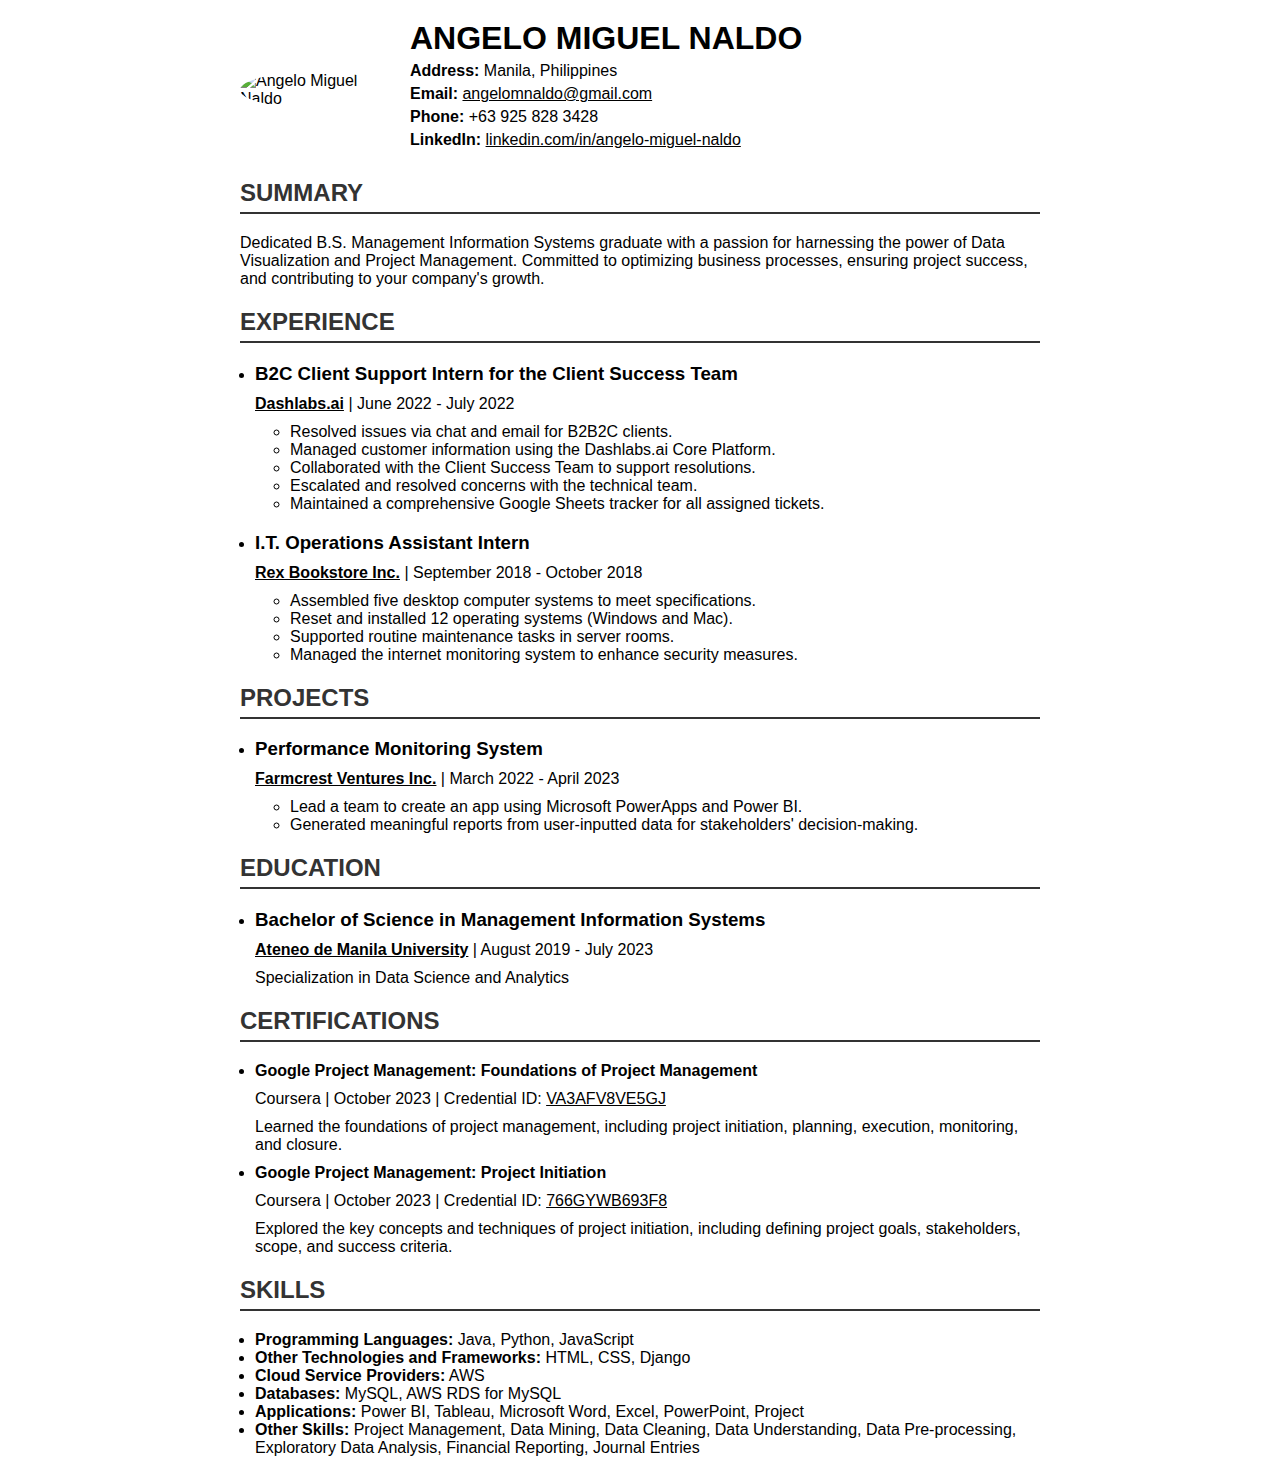
==== index.html @ 6775126b "Removed bs grad, uppercase section and h2" ====
<!DOCTYPE html>
<html lang="en">

<head>
    <meta charset="UTF-8">
    <meta name="viewport" content="width=device-width, initial-scale=1.0">
    <title>Angelo Miguel Naldo</title>
    <link rel="stylesheet" href="index.css">
</head>

<body>
    <div class="container">
        <header>
            <img src="profile.png" alt="Angelo Miguel Naldo">
            <div>
                <h1>Angelo Miguel Naldo</h1>
                <ul>
                    <li><strong>Address:</strong> Manila, Philippines</li>
                    <li><strong>Email:</strong> <a href="mailto:angelomnaldo@gmail.com">angelomnaldo@gmail.com</a></li>
                    <li><strong>Phone:</strong> +63 925 828 3428</li>
                    <li><strong>LinkedIn:</strong> <a href="https://www.linkedin.com/in/angelo-miguel-naldo/">linkedin.com/in/angelo-miguel-naldo</a></li>
                </ul>
            </div>
        </header>

        <section id="summary">
            <h2>Summary</h2>
            <p>Dedicated B.S. Management Information Systems graduate with a passion for harnessing the power of Data
                Visualization and Project Management. Committed to optimizing business processes, ensuring project
                success, and contributing to your company's growth.</p>
        </section>

        <section id="experience">
            <h2>Experience</h2>
            <ul>
                <li>
                    <h3>B2C Client Support Intern for the Client Success Team</h3>
                    <p><strong><a href="https://dashlabs.ai">Dashlabs.ai</a></strong> | June 2022 - July 2022</p>
                    <ul>
                        <li>Resolved issues via chat and email for B2B2C clients.</li>
                        <li>Managed customer information using the Dashlabs.ai Core Platform.</li>
                        <li>Collaborated with the Client Success Team to support resolutions.</li>
                        <li>Escalated and resolved concerns with the technical team.</li>
                        <li>Maintained a comprehensive Google Sheets tracker for all assigned tickets.</li>
                    </ul>
                </li>

                <li>
                    <h3>I.T. Operations Assistant Intern</h3>
                    <p><strong><a href="https://www.linkedin.com/company/rex-book-store-inc/">Rex Bookstore Inc.</a></strong> |
                        September 2018 - October 2018</p>
                    <ul>
                        <li>Assembled five desktop computer systems to meet specifications.</li>
                        <li>Reset and installed 12 operating systems (Windows and Mac).</li>
                        <li>Supported routine maintenance tasks in server rooms.</li>
                        <li>Managed the internet monitoring system to enhance security measures.</li>
                    </ul>
                </li>
            </ul>
        </section>

        <section id="projects">
            <h2>Projects</h2>
            <ul>
                <li>
                    <h3>Performance Monitoring System</h3>
                    <p><strong><a href="https://www.facebook.com/people/Farmcrest-Ventures-Inc/100070728464354/">Farmcrest
                                Ventures Inc.</a></strong> | March 2022 - April 2023</p>
                    <ul>
                        <li>Lead a team to create an app using Microsoft PowerApps and Power BI.</li>
                        <li>Generated meaningful reports from user-inputted data for stakeholders' decision-making.</li>
                    </ul>
                </li>
            </ul>
        </section>

        <section id="education">
            <h2>Education</h2>
            <ul>
                <li><h3>Bachelor of Science in Management Information Systems</h3>
                <p>
                    <a href="https://www.ateneo.edu/"><strong>Ateneo de Manila University</strong></a> | August 2019 - July
                    2023
                </p>
                <p>Specialization in Data Science and Analytics</p>
                </li>
                
            </ul>
        </section>

        <section id="certifications">
            <h2>Certifications</h2>
            <ul>
                <li>
                    <strong>Google Project Management: Foundations of Project Management</strong>
                        <p>Coursera | October 2023 | Credential ID: <a
                            href="https://www.coursera.org/account/accomplishments/certificate/VA3AFV8VE5GJ">VA3AFV8VE5GJ</a></p>
                        <p>Learned the foundations of project management, including project initiation, planning, execution, monitoring, and closure.</p>
                </li>

                <li>
                    <strong>Google Project Management: Project Initiation</strong>
                        <p>Coursera | October 2023 | Credential ID: <a
                            href="https://www.coursera.org/account/accomplishments/certificate/766GYWB693F8">766GYWB693F8</a></p>
                        <p>Explored the key concepts and techniques of project initiation, including defining project goals, stakeholders, scope, and success criteria.</p>
                </li>
            </ul>
        </section>

        <section id="skills">
            <h2>Skills</h2>
            <ul>
                <li><strong>Programming Languages:</strong> Java, Python, JavaScript</li>
                <li><strong>Other Technologies and Frameworks:</strong> HTML, CSS, Django</li>
                <li><strong>Cloud Service Providers:</strong> AWS</li>
                <li><strong>Databases:</strong> MySQL, AWS RDS for MySQL</li>
                <li><strong>Applications:</strong> Power BI, Tableau, Microsoft Word, Excel, PowerPoint, Project</li>
                <li><strong>Other Skills:</strong> Project Management, Data Mining, Data Cleaning, Data Understanding, Data
                    Pre-processing, Exploratory Data Analysis, Financial Reporting, Journal Entries</li>
            </ul>
        </section>
    </div>
</body>

</html>
---- index.css ----
body {
    font-family: 'Roboto', sans-serif;
    margin: 20px;
}

.container {
    max-width: 800px;
    margin: 0 auto;
}

a {
    color: inherit;
}

header {
    display: flex;
    align-items: center;
}

img {
    border-radius: 50%;
    margin-right: 20px;
    max-width: 150px;
}

h1 {
    margin: 0;
    text-transform: uppercase;
}

header ul {
    list-style: none;
    padding: 0;
}

header li {
    margin: 5px 0;
}

section {
    margin-top: 20px;
    page-break-inside: avoid;
}

section ul li p {
    margin-top: 10px;
    margin-bottom: 10px;
}

h3 {
    margin-bottom: 5px;
}

ul {
    padding-left: 15px;
    margin-top: 5px;
    margin-bottom: 10px;
}

ul ul {
    margin-top: 5px;
    margin-bottom: 10px;
    margin-left: 20px;
}

h2 {
    color: #333;
    border-bottom: 2px solid #333;
    padding-bottom: 5px;
    text-transform: uppercase;
}

.cert-details {
    margin-top: 5px;
    margin-bottom: 10px;
}

@media print {
    body {
        font-size: 12pt;
    }

    h2 {
        border-bottom: 1px solid #ccc;
        padding-bottom: 2px;
        margin-bottom: 10px;
    }
}
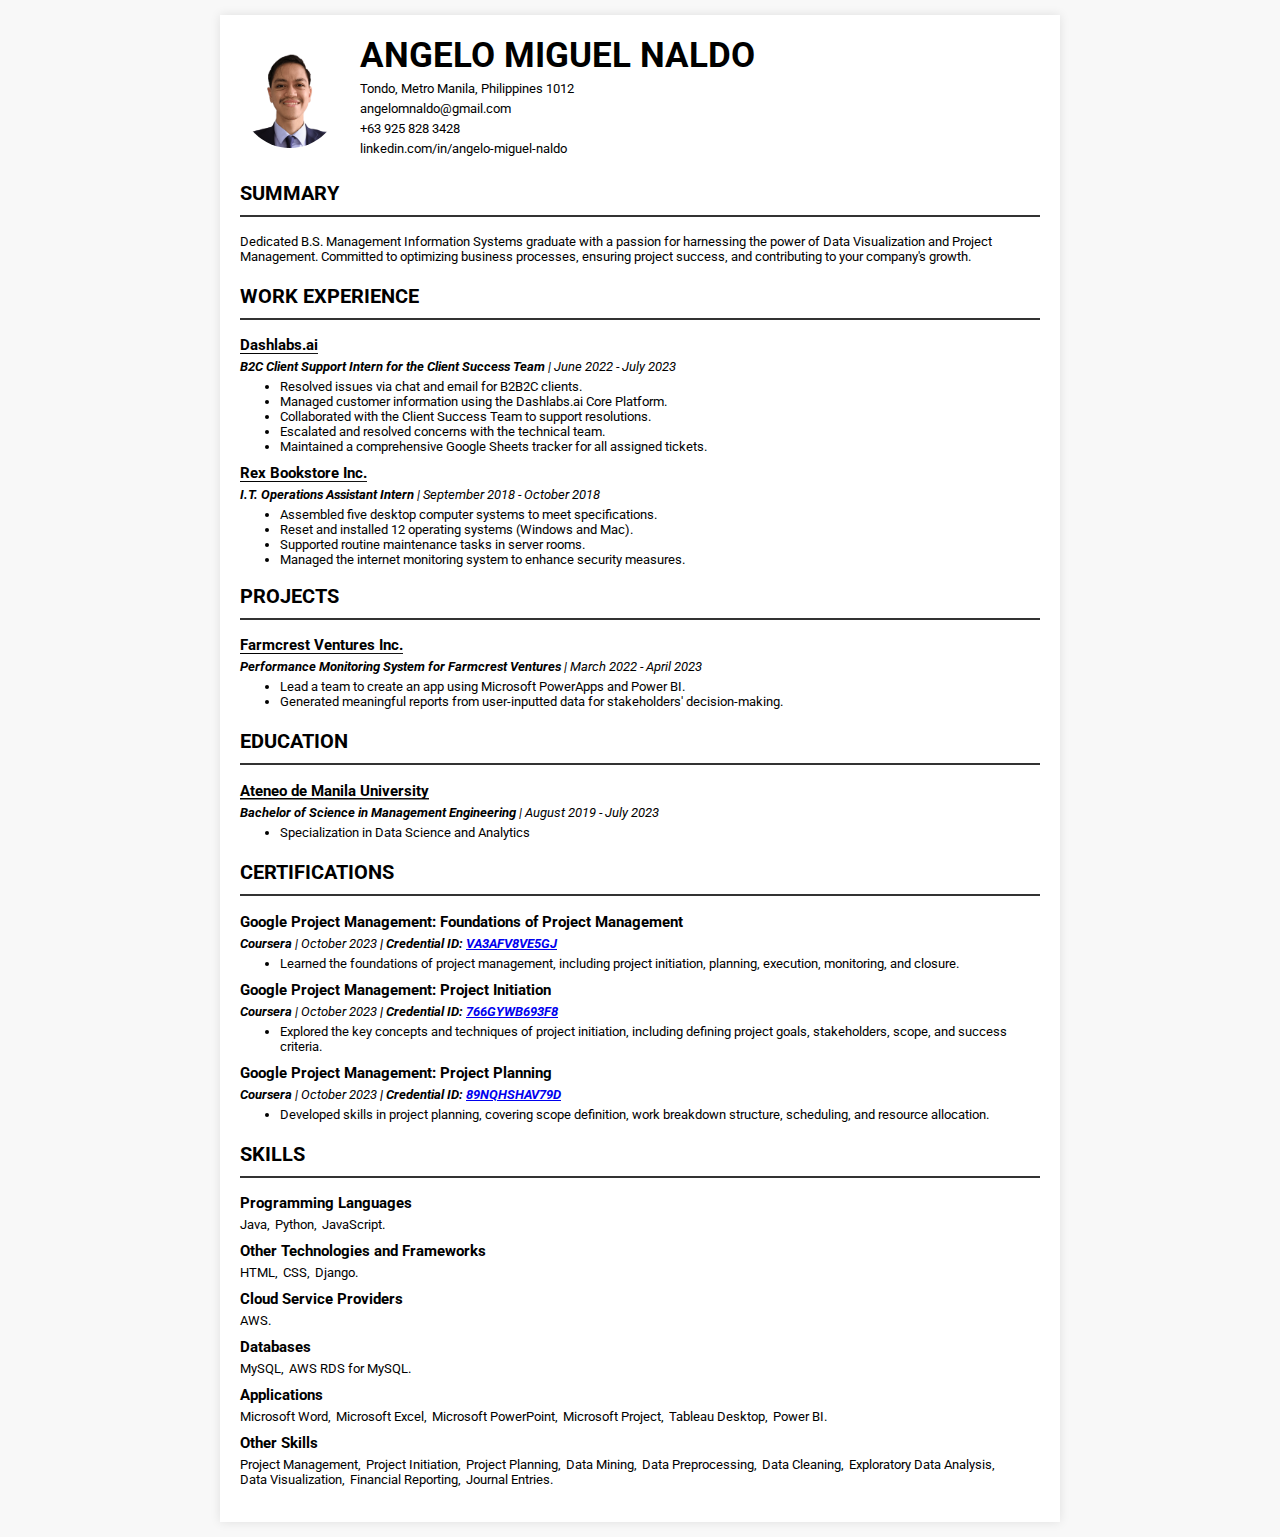
==== commit 47e1a307: "Updated CV and CSS, renamed profile.png" ====
--- a/index.html
+++ b/index.html
@@ -1,125 +1,334 @@
 <!DOCTYPE html>
 <html lang="en">
-
-<head>
-    <meta charset="UTF-8">
-    <meta name="viewport" content="width=device-width, initial-scale=1.0">
-    <title>Angelo Miguel Naldo</title>
-    <link rel="stylesheet" href="index.css">
-</head>
-
-<body>
-    <div class="container">
-        <header>
-            <img src="profile.png" alt="Angelo Miguel Naldo">
-            <div>
+    <head>
+        <meta charset="UTF-8">
+        <meta name="viewport" content="width=device-width, initial-scale=1.0">
+        <title>Angelo Miguel Naldo</title>
+        <link rel="stylesheet" href="index.css">
+    
+        <meta
+        name="description"
+        content="Angelo Miguel Naldo's professional CV, showcasing his work experience, education, skills, and contributions to various organizations."
+      />
+      <meta
+        name="keywords"
+        content="Angelo Miguel Naldo, CV, Project Management, Data Analysis, Dashlabs.ai, Farmcrest Ventures Inc., Ateneo de Manila University"
+      />
+      <meta name="author" content="Angelo Miguel Naldo" />
+  
+      <meta property="og:title" content="Angelo Miguel Naldo's CV" />
+      <meta
+        property="og:description"
+        content="An overview of Angelo Miguel Naldo's professional background, qualifications, and achievements."
+      />
+      <meta
+        property="og:image"
+        content="https://amnaldo.github.io/index.png"
+      />
+      <meta property="og:url" content=https://amnaldo.github.io/" />
+      <meta property="og:type" content="website" />
+    
+      <link rel="preconnect" href="https://fonts.googleapis.com" />
+      <link rel="preconnect" href="https://fonts.gstatic.com" crossorigin />
+      <link
+        href="https://fonts.googleapis.com/css2?family=Roboto:ital,wght@0,100;0,300;0,400;0,500;0,700;0,900;1,100;1,300;1,400;1,500;1,700;1,900&display=swap"
+        rel="stylesheet"
+      />
+  
+      <link
+        rel="apple-touch-icon"
+        sizes="180x180"
+        href="./apple-touch-icon.png"
+      />
+      <link
+        rel="icon"
+        type="image/png"
+        sizes="32x32"
+        href="./favicon-32x32.png"
+      />
+      <link
+        rel="icon"
+        type="image/png"
+        sizes="16x16"
+        href="./favicon-16x16.png"
+      />
+      <link rel="manifest" href="./site.webmanifest" />
+    </head>
+
+    <body>
+        <div class="cv-container">
+            <div class="header">
+              <img
+                src="index.png"
+                alt="Angelo Miguel Naldo"
+                class="profile-pic"
+                alt="Picture of Angelo Miguel Naldo"
+              />
+              <div class="contact-details">
                 <h1>Angelo Miguel Naldo</h1>
-                <ul>
-                    <li><strong>Address:</strong> Manila, Philippines</li>
-                    <li><strong>Email:</strong> <a href="mailto:angelomnaldo@gmail.com">angelomnaldo@gmail.com</a></li>
-                    <li><strong>Phone:</strong> +63 925 828 3428</li>
-                    <li><strong>LinkedIn:</strong> <a href="https://www.linkedin.com/in/angelo-miguel-naldo/">linkedin.com/in/angelo-miguel-naldo</a></li>
-                </ul>
-            </div>
-        </header>
-
-        <section id="summary">
-            <h2>Summary</h2>
+                <p>
+                    <a
+                    href=""
+                    target="_blank"
+                    class="header-link"
+                    rel="noopener noreferrer"
+                    >Tondo, Metro Manila, Philippines 1012</a
+                    >
+                </p>
+                <p>
+                    <a
+                    href="mailto:angelomnaldo@gmail.com"
+                    target="_blank"
+                    class="header-link"
+                    rel="noopener noreferrer"
+                    >angelomnaldo@gmail.com</a
+                    >
+                </p>
+                <p>
+                    <a
+                    href="callto:+639258283428"
+                    target="_blank"
+                    class="header-link"
+                    rel="noopener noreferrer"
+                    >+63 925 828 3428</a
+                    >
+                </p>
+                <p>
+                    <a
+                      href="https://www.linkedin.com/in/angelo-miguel-naldo/"
+                      target="_blank"
+                      class="header-link"
+                      rel="noopener noreferrer"
+                      >linkedin.com/in/angelo-miguel-naldo</a
+                    >
+                </p>
+              </div>
+            </div>
+        
+        <!-- Summary Section -->
+        <section class="summary no-break">
+            <h2 id="summary">Summary</h2>
             <p>Dedicated B.S. Management Information Systems graduate with a passion for harnessing the power of Data
                 Visualization and Project Management. Committed to optimizing business processes, ensuring project
                 success, and contributing to your company's growth.</p>
         </section>
 
-        <section id="experience">
-            <h2>Experience</h2>
-            <ul>
-                <li>
-                    <h3>B2C Client Support Intern for the Client Success Team</h3>
-                    <p><strong><a href="https://dashlabs.ai">Dashlabs.ai</a></strong> | June 2022 - July 2022</p>
-                    <ul>
-                        <li>Resolved issues via chat and email for B2B2C clients.</li>
-                        <li>Managed customer information using the Dashlabs.ai Core Platform.</li>
-                        <li>Collaborated with the Client Success Team to support resolutions.</li>
-                        <li>Escalated and resolved concerns with the technical team.</li>
-                        <li>Maintained a comprehensive Google Sheets tracker for all assigned tickets.</li>
-                    </ul>
-                </li>
-
-                <li>
-                    <h3>I.T. Operations Assistant Intern</h3>
-                    <p><strong><a href="https://www.linkedin.com/company/rex-book-store-inc/">Rex Bookstore Inc.</a></strong> |
-                        September 2018 - October 2018</p>
-                    <ul>
-                        <li>Assembled five desktop computer systems to meet specifications.</li>
-                        <li>Reset and installed 12 operating systems (Windows and Mac).</li>
-                        <li>Supported routine maintenance tasks in server rooms.</li>
-                        <li>Managed the internet monitoring system to enhance security measures.</li>
-                    </ul>
-                </li>
-            </ul>
-        </section>
-
-        <section id="projects">
-            <h2>Projects</h2>
-            <ul>
-                <li>
-                    <h3>Performance Monitoring System</h3>
-                    <p><strong><a href="https://www.facebook.com/people/Farmcrest-Ventures-Inc/100070728464354/">Farmcrest
-                                Ventures Inc.</a></strong> | March 2022 - April 2023</p>
-                    <ul>
-                        <li>Lead a team to create an app using Microsoft PowerApps and Power BI.</li>
-                        <li>Generated meaningful reports from user-inputted data for stakeholders' decision-making.</li>
-                    </ul>
-                </li>
-            </ul>
-        </section>
-
-        <section id="education">
-            <h2>Education</h2>
-            <ul>
-                <li><h3>Bachelor of Science in Management Information Systems</h3>
-                <p>
-                    <a href="https://www.ateneo.edu/"><strong>Ateneo de Manila University</strong></a> | August 2019 - July
-                    2023
-                </p>
-                <p>Specialization in Data Science and Analytics</p>
-                </li>
-                
-            </ul>
-        </section>
-
-        <section id="certifications">
-            <h2>Certifications</h2>
-            <ul>
-                <li>
-                    <strong>Google Project Management: Foundations of Project Management</strong>
-                        <p>Coursera | October 2023 | Credential ID: <a
-                            href="https://www.coursera.org/account/accomplishments/certificate/VA3AFV8VE5GJ">VA3AFV8VE5GJ</a></p>
-                        <p>Learned the foundations of project management, including project initiation, planning, execution, monitoring, and closure.</p>
-                </li>
-
-                <li>
-                    <strong>Google Project Management: Project Initiation</strong>
-                        <p>Coursera | October 2023 | Credential ID: <a
-                            href="https://www.coursera.org/account/accomplishments/certificate/766GYWB693F8">766GYWB693F8</a></p>
-                        <p>Explored the key concepts and techniques of project initiation, including defining project goals, stakeholders, scope, and success criteria.</p>
-                </li>
-            </ul>
-        </section>
-
-        <section id="skills">
-            <h2>Skills</h2>
-            <ul>
-                <li><strong>Programming Languages:</strong> Java, Python, JavaScript</li>
-                <li><strong>Other Technologies and Frameworks:</strong> HTML, CSS, Django</li>
-                <li><strong>Cloud Service Providers:</strong> AWS</li>
-                <li><strong>Databases:</strong> MySQL, AWS RDS for MySQL</li>
-                <li><strong>Applications:</strong> Power BI, Tableau, Microsoft Word, Excel, PowerPoint, Project</li>
-                <li><strong>Other Skills:</strong> Project Management, Data Mining, Data Cleaning, Data Understanding, Data
-                    Pre-processing, Exploratory Data Analysis, Financial Reporting, Journal Entries</li>
+        <!-- Work Experience Section -->
+        <section class="work-experience no-break">
+            <h2 id="work-experience">Work Experience</h2>
+
+            <!-- Dashlabs.ai -->
+            <div class="job">
+                <h3>
+                    <a 
+                        href="https://dashlabs.ai"
+                        target="_blank"
+                        class="external-link"
+                        rel="noopener noreferrer"
+                    >
+                        Dashlabs.ai
+                    </a>
+                </h3>
+                <h4>
+                    B2C Client Support Intern for the Client Success Team
+                    <span class="duration">| June 2022 - July 2023</span>
+                </h4>
+                <ul>
+                    <li>Resolved issues via chat and email for B2B2C clients.</li>
+                    <li>Managed customer information using the Dashlabs.ai Core Platform.</li>
+                    <li>Collaborated with the Client Success Team to support resolutions.</li>
+                    <li>Escalated and resolved concerns with the technical team.</li>
+                    <li>Maintained a comprehensive Google Sheets tracker for all assigned tickets.</li>
+                </ul>
+
+            <!-- Rex Bookstore Inc. -->
+            <div class="job">
+                <h3>
+                    <a
+                        href="https://www.linkedin.com/company/rex-book-store-inc/"
+                        target="_blank"
+                        class="external-link"
+                        rel="noopener noreferrer"
+                    >
+                        Rex Bookstore Inc.
+                    </a>
+                </h3>
+                <h4>
+                    I.T. Operations Assistant Intern
+                    <span class="duration">| September 2018 - October 2018</span>
+                </h4>
+                <ul>
+                    <li>Assembled five desktop computer systems to meet specifications.</li>
+                    <li>Reset and installed 12 operating systems (Windows and Mac).</li>
+                    <li>Supported routine maintenance tasks in server rooms.</li>
+                    <li>Managed the internet monitoring system to enhance security measures.</li>
+                </ul>
+            </div>
+
+        <!-- Projects Section -->
+        <section class="projects no-break">
+            <h2 id="projects">Projects</h2>
+            <div class="project">
+                <h3>
+                    <a 
+                        href="https://www.facebook.com/people/Farmcrest-Ventures-Inc/100070728464354/"
+                        target="_blank"
+                        class="external-link"
+                        rel="noopener noreferrer"
+                    >
+                        Farmcrest Ventures Inc.
+                    </a>
+                </h3>
+                <h4>
+                    Performance Monitoring System for Farmcrest Ventures
+                    <span class="duration">| March 2022 - April 2023</span>
+                </h4>
+                <ul>
+                    <li>Lead a team to create an app using Microsoft PowerApps and Power BI.</li>
+                    <li>Generated meaningful reports from user-inputted data for stakeholders' decision-making.</li>
+                </ul>
+            </div>
+        </section>
+
+        <section class="education no-break">
+            <h2 id="education">Education</h2>
+            <div class="school">
+                <h3>
+                    <a
+                        href="https://www.ateneo.edu/"
+                        target="_blank"
+                        class="external-link"
+                        rel="noopener noreferrer"
+                    >
+                        Ateneo de Manila University
+                    </a>
+                </h3>
+                <h4>
+                    Bachelor of Science in Management Engineering
+                    <span class="duration">| August 2019 - July 2023</span>
+                </h4>
+                <ul>
+                    <li>
+                        Specialization in Data Science and Analytics
+                    </li>
+                </ul>
+            </div>
+        </section>
+
+        <!-- Certifications Section-->
+        <section class="certifications no-break">
+            <h2 id="certifications">Certifications</h2>
+            <div class="certificate">
+                <h3>
+                    Google Project Management: Foundations of Project Management
+                </h3>
+                <h4>
+                    Coursera <span class="duration">| October 2023 </span>| Credential ID:
+                    <a 
+                        href="https://www.coursera.org/account/accomplishments/certificate/VA3AFV8VE5GJ"
+                    >
+                        VA3AFV8VE5GJ
+                    </a>
+                </h4>
+                <ul>
+                    <li>
+                        Learned the foundations of project management, including project initiation, planning, execution, monitoring, and closure.
+                    </li>
+                </ul>
+                <h3>
+                    Google Project Management: Project Initiation
+                </h3>
+                <h4>
+                    Coursera <span class="duration">| October 2023 </span>| Credential ID: 
+                    <a 
+                        href="https://www.coursera.org/account/accomplishments/certificate/766GYWB693F8"
+                    >
+                        766GYWB693F8
+                    </a>
+                </h4>
+                <ul>
+                    <li>
+                        Explored the key concepts and techniques of project initiation, including defining project goals, stakeholders, scope, and success criteria.
+                    </li>
+                </ul>
+                <h3>
+                    Google Project Management: Project Planning
+                </h3>
+                <h4>
+                    Coursera <span class="duration">| October 2023 </span>| Credential ID: 
+                    <a 
+                        href="https://www.coursera.org/account/accomplishments/certificate/89NQHSHAV79D"
+                    >
+                        89NQHSHAV79D
+                    </a>
+                </h4>
+                <ul>
+                    <li>
+                        Developed skills in project planning, covering scope definition, work breakdown structure, scheduling, and resource allocation.
+                    </li>
+                </ul>
+            </div>
+        </section>
+
+        <!-- Skills Section-->
+        <section class="skills no-break">
+            <h2 id="skills">Skills</h2>
+            <h3>
+                Programming Languages
+            </h3>
+            <ul class="inline-skills">
+                <li>Java</li>
+                <li>Python</li>
+                <li>JavaScript</li>
+            </ul>
+            <h3>
+                Other Technologies and Frameworks
+            </h3>
+            <ul class="inline-skills">
+                <li>HTML</li>
+                <li>CSS</li>
+                <li>Django</li>
+            </ul>
+            <h3>
+                Cloud Service Providers
+            </h3>
+            <ul class="inline-skills">
+                <li>AWS</li>
+            </ul>
+            <h3>
+                Databases
+            </h3>
+            <ul class="inline-skills">
+                <li>MySQL</li>
+                <li>AWS RDS for MySQL</li>
+            </ul>
+            <h3>
+                Applications
+            </h3>
+            <ul class="inline-skills">
+                <li>Microsoft Word</li>
+                <li>Microsoft Excel</li>
+                <li>Microsoft PowerPoint</li>
+                <li>Microsoft Project</li>
+                <li>Tableau Desktop</li>
+                <li>Power BI</li>
+            </ul>
+            <h3>
+                Other Skills
+            </h3>
+            <ul class="inline-skills">
+                <li>Project Management</li>
+                <li>Project Initiation</li>
+                <li>Project Planning</li>
+                <li>Data Mining</li>
+                <li>Data Preprocessing</li>
+                <li>Data Cleaning</li>
+                <li>Exploratory Data Analysis</li>
+                <li>Data Visualization</li>
+                <li>Financial Reporting</li>
+                <li>Journal Entries</li>
             </ul>
         </section>
     </div>
 </body>
-
 </html>
--- a/index.css
+++ b/index.css
@@ -1,88 +1,164 @@
 body {
-    font-family: 'Roboto', sans-serif;
-    margin: 20px;
-}
-
-.container {
+    font-family: "Roboto", Arial, sans-serif;
+    font-size: 10pt;
+    background: #f8f8f8;
+    padding: 0;
+    margin: 0;
+  }
+  
+  @media (min-width: 768px) {
+    body {
+      margin: 15px 0;
+    }
+  }
+  
+  .cv-container {
+    background: #ffffff;
     max-width: 800px;
     margin: 0 auto;
-}
-
-a {
-    color: inherit;
-}
-
-header {
+    padding: 20px;
+    box-shadow: 0 0 10px rgba(0, 0, 0, 0.1);
+  }
+  
+  .header {
     display: flex;
     align-items: center;
-}
-
-img {
+    margin-bottom: 20px;
+  }
+  
+  .profile-pic {
+    width: 100px;
+    height: 100px;
     border-radius: 50%;
     margin-right: 20px;
-    max-width: 150px;
-}
-
-h1 {
+  }
+  
+  .contact-details h1 {
     margin: 0;
+    font-size: 35px;
     text-transform: uppercase;
-}
-
-header ul {
-    list-style: none;
+  }
+  
+  .contact-details p {
+    margin: 5px 0;
+  }
+  
+  section:not(:last-child) {
+    margin-bottom: 20px;
+  }
+  
+  h2 {
+    border-bottom: 2px solid #333;
+    padding-bottom: 10px;
+    text-transform: uppercase;
+  }
+  
+  h3 {
+    font-size: 15px;
+    margin-top: 10px;
+    margin-bottom: 5px;
+  }
+  
+  h4 {
+    font-style: italic;
+    margin-top: 5px;
+    margin-bottom: 5px;
+  }
+  
+  .duration {
+    font-weight: normal;
+    font-style: italic;
+  }
+  
+  ul {
+    margin-top: 0;
+    margin-bottom: 10px;
+  }
+  
+  section:last-child ul,
+  section:last-child .activity {
+    margin-bottom: 0;
+  }
+  
+  .job,
+  .school,
+  .activity {
+    margin-bottom: 15px;
+  }
+  
+  .location {
+    float: right;
+  }
+  
+  .header-link,
+  .heading-link {
+    text-decoration: none;
+    color: inherit;
+  }
+  
+  .external-link {
+    color: inherit;
+    text-decoration: none;
+    background: linear-gradient(to right, rgb(0, 0, 0), rgb(23, 23, 23)),
+      linear-gradient(
+        to right,
+        rgba(255, 0, 0, 1),
+        rgba(255, 0, 180, 1),
+        rgba(0, 100, 200, 1)
+      );
+    background-size: 100% 1.5px, 0 1.5px;
+    background-position: 100% 100%, 0 100%;
+    background-repeat: no-repeat;
+    transition: background-size 400ms;
+  }
+  
+  .external-link:hover {
+    background-size: 0 1.5px, 100% 1.5px;
+  }
+  
+  .inline-skills {
+    list-style-type: none;
     padding: 0;
-}
-
-header li {
-    margin: 5px 0;
-}
-
-section {
-    margin-top: 20px;
-    page-break-inside: avoid;
-}
-
-section ul li p {
-    margin-top: 10px;
-    margin-bottom: 10px;
-}
-
-h3 {
-    margin-bottom: 5px;
-}
-
-ul {
-    padding-left: 15px;
-    margin-top: 5px;
-    margin-bottom: 10px;
-}
-
-ul ul {
-    margin-top: 5px;
-    margin-bottom: 10px;
-    margin-left: 20px;
-}
-
-h2 {
-    color: #333;
-    border-bottom: 2px solid #333;
-    padding-bottom: 5px;
-    text-transform: uppercase;
-}
-
-.cert-details {
-    margin-top: 5px;
-    margin-bottom: 10px;
-}
-
-@media print {
+    display: flex;
+    flex-wrap: wrap;
+  }
+  
+  .inline-skills li {
+    display: inline;
+    margin-right: 5px;
+  }
+  
+  .inline-skills li:not(:last-child)::after {
+    content: ", ";
+  }
+  
+  .inline-skills li:last-child::after {
+    content: ".";
+  }
+  
+  .skills::after {
+    content: "";
+    display: table;
+    clear: both;
+  }
+  
+  @media print {
     body {
-        font-size: 12pt;
+      margin: 0;
+      background-color: #ffffff;
     }
-
-    h2 {
-        border-bottom: 1px solid #ccc;
-        padding-bottom: 2px;
-        margin-bottom: 10px;
+  
+    .cv-container {
+      box-shadow: none;
+      width: 100%;
+      padding-top: 0;
     }
-}
+  
+    @page {
+      margin: 20mm;
+    }
+  
+    .no-break {
+      page-break-inside: avoid;
+    }
+  }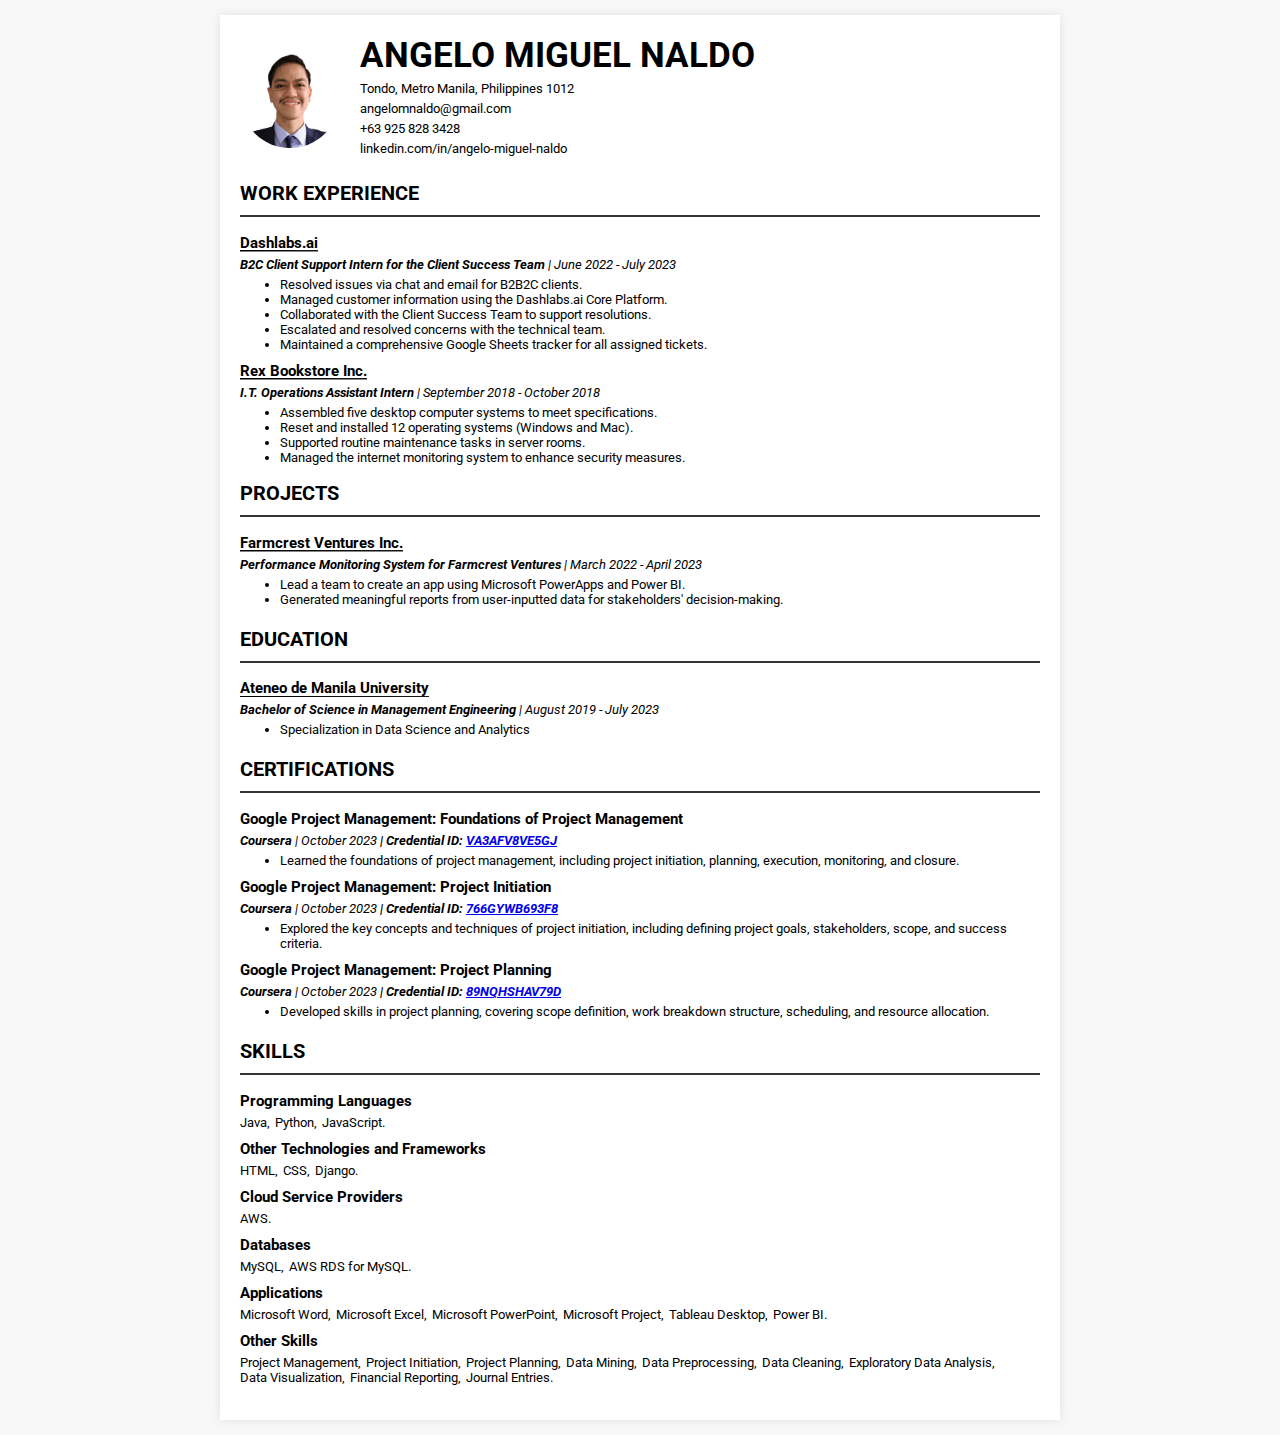
==== commit e60d01e5: "Made summary as comment" ====
--- a/index.html
+++ b/index.html
@@ -67,13 +67,7 @@
               <div class="contact-details">
                 <h1>Angelo Miguel Naldo</h1>
                 <p>
-                    <a
-                    href=""
-                    target="_blank"
-                    class="header-link"
-                    rel="noopener noreferrer"
-                    >Tondo, Metro Manila, Philippines 1012</a
-                    >
+                    Tondo, Metro Manila, Philippines 1012
                 </p>
                 <p>
                     <a
@@ -105,13 +99,13 @@
               </div>
             </div>
         
-        <!-- Summary Section -->
+        <!-- Summary Section
         <section class="summary no-break">
             <h2 id="summary">Summary</h2>
             <p>Dedicated B.S. Management Information Systems graduate with a passion for harnessing the power of Data
                 Visualization and Project Management. Committed to optimizing business processes, ensuring project
                 success, and contributing to your company's growth.</p>
-        </section>
+        </section> -->
 
         <!-- Work Experience Section -->
         <section class="work-experience no-break">
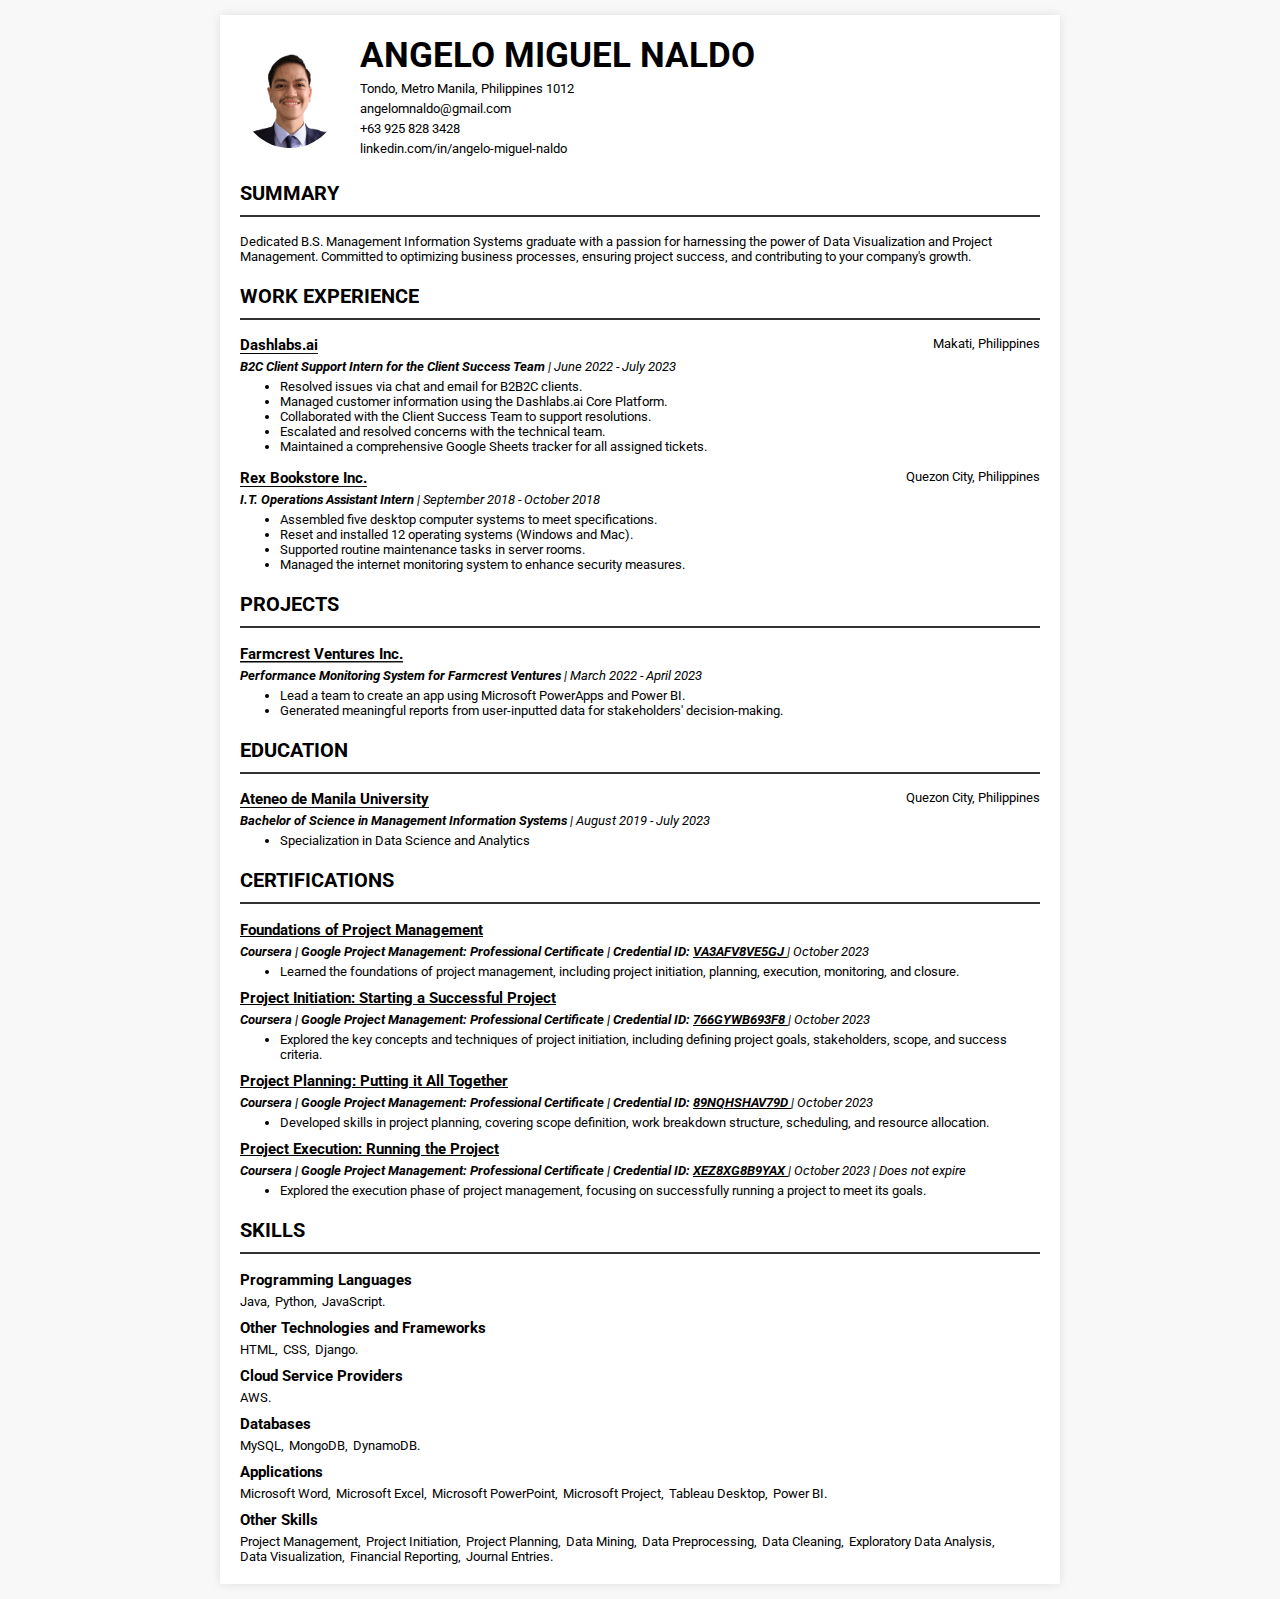
==== commit 0148a5a0: "Updated Certificates, adjusted favicon color" ====
--- a/index.html
+++ b/index.html
@@ -1,328 +1,376 @@
 <!DOCTYPE html>
 <html lang="en">
-    <head>
-        <meta charset="UTF-8">
-        <meta name="viewport" content="width=device-width, initial-scale=1.0">
-        <title>Angelo Miguel Naldo</title>
-        <link rel="stylesheet" href="index.css">
-    
-        <meta
-        name="description"
-        content="Angelo Miguel Naldo's professional CV, showcasing his work experience, education, skills, and contributions to various organizations."
-      />
-      <meta
-        name="keywords"
-        content="Angelo Miguel Naldo, CV, Project Management, Data Analysis, Dashlabs.ai, Farmcrest Ventures Inc., Ateneo de Manila University"
-      />
-      <meta name="author" content="Angelo Miguel Naldo" />
-  
-      <meta property="og:title" content="Angelo Miguel Naldo's CV" />
-      <meta
-        property="og:description"
-        content="An overview of Angelo Miguel Naldo's professional background, qualifications, and achievements."
-      />
-      <meta
-        property="og:image"
-        content="https://amnaldo.github.io/index.png"
-      />
-      <meta property="og:url" content=https://amnaldo.github.io/" />
-      <meta property="og:type" content="website" />
-    
-      <link rel="preconnect" href="https://fonts.googleapis.com" />
-      <link rel="preconnect" href="https://fonts.gstatic.com" crossorigin />
-      <link
-        href="https://fonts.googleapis.com/css2?family=Roboto:ital,wght@0,100;0,300;0,400;0,500;0,700;0,900;1,100;1,300;1,400;1,500;1,700;1,900&display=swap"
-        rel="stylesheet"
-      />
-  
-      <link
-        rel="apple-touch-icon"
-        sizes="180x180"
-        href="./apple-touch-icon.png"
-      />
-      <link
-        rel="icon"
-        type="image/png"
-        sizes="32x32"
-        href="./favicon-32x32.png"
-      />
-      <link
-        rel="icon"
-        type="image/png"
-        sizes="16x16"
-        href="./favicon-16x16.png"
-      />
-      <link rel="manifest" href="./site.webmanifest" />
-    </head>
-
-    <body>
-        <div class="cv-container">
-            <div class="header">
-              <img
-                src="index.png"
-                alt="Angelo Miguel Naldo"
-                class="profile-pic"
-                alt="Picture of Angelo Miguel Naldo"
-              />
-              <div class="contact-details">
-                <h1>Angelo Miguel Naldo</h1>
-                <p>
-                    Tondo, Metro Manila, Philippines 1012
-                </p>
-                <p>
-                    <a
-                    href="mailto:angelomnaldo@gmail.com"
-                    target="_blank"
-                    class="header-link"
-                    rel="noopener noreferrer"
-                    >angelomnaldo@gmail.com</a
-                    >
-                </p>
-                <p>
-                    <a
-                    href="callto:+639258283428"
-                    target="_blank"
-                    class="header-link"
-                    rel="noopener noreferrer"
-                    >+63 925 828 3428</a
-                    >
-                </p>
-                <p>
-                    <a
-                      href="https://www.linkedin.com/in/angelo-miguel-naldo/"
-                      target="_blank"
-                      class="header-link"
-                      rel="noopener noreferrer"
-                      >linkedin.com/in/angelo-miguel-naldo</a
-                    >
-                </p>
-              </div>
-            </div>
-        
-        <!-- Summary Section
-        <section class="summary no-break">
-            <h2 id="summary">Summary</h2>
-            <p>Dedicated B.S. Management Information Systems graduate with a passion for harnessing the power of Data
-                Visualization and Project Management. Committed to optimizing business processes, ensuring project
-                success, and contributing to your company's growth.</p>
-        </section> -->
-
-        <!-- Work Experience Section -->
-        <section class="work-experience no-break">
-            <h2 id="work-experience">Work Experience</h2>
-
-            <!-- Dashlabs.ai -->
-            <div class="job">
-                <h3>
-                    <a 
-                        href="https://dashlabs.ai"
-                        target="_blank"
-                        class="external-link"
-                        rel="noopener noreferrer"
-                    >
-                        Dashlabs.ai
-                    </a>
-                </h3>
-                <h4>
-                    B2C Client Support Intern for the Client Success Team
-                    <span class="duration">| June 2022 - July 2023</span>
-                </h4>
-                <ul>
-                    <li>Resolved issues via chat and email for B2B2C clients.</li>
-                    <li>Managed customer information using the Dashlabs.ai Core Platform.</li>
-                    <li>Collaborated with the Client Success Team to support resolutions.</li>
-                    <li>Escalated and resolved concerns with the technical team.</li>
-                    <li>Maintained a comprehensive Google Sheets tracker for all assigned tickets.</li>
-                </ul>
-
-            <!-- Rex Bookstore Inc. -->
-            <div class="job">
-                <h3>
-                    <a
-                        href="https://www.linkedin.com/company/rex-book-store-inc/"
-                        target="_blank"
-                        class="external-link"
-                        rel="noopener noreferrer"
-                    >
-                        Rex Bookstore Inc.
-                    </a>
-                </h3>
-                <h4>
-                    I.T. Operations Assistant Intern
-                    <span class="duration">| September 2018 - October 2018</span>
-                </h4>
-                <ul>
-                    <li>Assembled five desktop computer systems to meet specifications.</li>
-                    <li>Reset and installed 12 operating systems (Windows and Mac).</li>
-                    <li>Supported routine maintenance tasks in server rooms.</li>
-                    <li>Managed the internet monitoring system to enhance security measures.</li>
-                </ul>
-            </div>
-
-        <!-- Projects Section -->
-        <section class="projects no-break">
-            <h2 id="projects">Projects</h2>
-            <div class="project">
-                <h3>
-                    <a 
-                        href="https://www.facebook.com/people/Farmcrest-Ventures-Inc/100070728464354/"
-                        target="_blank"
-                        class="external-link"
-                        rel="noopener noreferrer"
-                    >
-                        Farmcrest Ventures Inc.
-                    </a>
-                </h3>
-                <h4>
-                    Performance Monitoring System for Farmcrest Ventures
-                    <span class="duration">| March 2022 - April 2023</span>
-                </h4>
-                <ul>
-                    <li>Lead a team to create an app using Microsoft PowerApps and Power BI.</li>
-                    <li>Generated meaningful reports from user-inputted data for stakeholders' decision-making.</li>
-                </ul>
-            </div>
-        </section>
-
-        <section class="education no-break">
-            <h2 id="education">Education</h2>
-            <div class="school">
-                <h3>
-                    <a
-                        href="https://www.ateneo.edu/"
-                        target="_blank"
-                        class="external-link"
-                        rel="noopener noreferrer"
-                    >
-                        Ateneo de Manila University
-                    </a>
-                </h3>
-                <h4>
-                    Bachelor of Science in Management Engineering
-                    <span class="duration">| August 2019 - July 2023</span>
-                </h4>
-                <ul>
-                    <li>
-                        Specialization in Data Science and Analytics
-                    </li>
-                </ul>
-            </div>
-        </section>
-
-        <!-- Certifications Section-->
-        <section class="certifications no-break">
-            <h2 id="certifications">Certifications</h2>
-            <div class="certificate">
-                <h3>
-                    Google Project Management: Foundations of Project Management
-                </h3>
-                <h4>
-                    Coursera <span class="duration">| October 2023 </span>| Credential ID:
-                    <a 
-                        href="https://www.coursera.org/account/accomplishments/certificate/VA3AFV8VE5GJ"
-                    >
-                        VA3AFV8VE5GJ
-                    </a>
-                </h4>
-                <ul>
-                    <li>
-                        Learned the foundations of project management, including project initiation, planning, execution, monitoring, and closure.
-                    </li>
-                </ul>
-                <h3>
-                    Google Project Management: Project Initiation
-                </h3>
-                <h4>
-                    Coursera <span class="duration">| October 2023 </span>| Credential ID: 
-                    <a 
-                        href="https://www.coursera.org/account/accomplishments/certificate/766GYWB693F8"
-                    >
-                        766GYWB693F8
-                    </a>
-                </h4>
-                <ul>
-                    <li>
-                        Explored the key concepts and techniques of project initiation, including defining project goals, stakeholders, scope, and success criteria.
-                    </li>
-                </ul>
-                <h3>
-                    Google Project Management: Project Planning
-                </h3>
-                <h4>
-                    Coursera <span class="duration">| October 2023 </span>| Credential ID: 
-                    <a 
-                        href="https://www.coursera.org/account/accomplishments/certificate/89NQHSHAV79D"
-                    >
-                        89NQHSHAV79D
-                    </a>
-                </h4>
-                <ul>
-                    <li>
-                        Developed skills in project planning, covering scope definition, work breakdown structure, scheduling, and resource allocation.
-                    </li>
-                </ul>
-            </div>
-        </section>
-
-        <!-- Skills Section-->
-        <section class="skills no-break">
-            <h2 id="skills">Skills</h2>
-            <h3>
-                Programming Languages
-            </h3>
-            <ul class="inline-skills">
-                <li>Java</li>
-                <li>Python</li>
-                <li>JavaScript</li>
-            </ul>
-            <h3>
-                Other Technologies and Frameworks
-            </h3>
-            <ul class="inline-skills">
-                <li>HTML</li>
-                <li>CSS</li>
-                <li>Django</li>
-            </ul>
-            <h3>
-                Cloud Service Providers
-            </h3>
-            <ul class="inline-skills">
-                <li>AWS</li>
-            </ul>
-            <h3>
-                Databases
-            </h3>
-            <ul class="inline-skills">
-                <li>MySQL</li>
-                <li>AWS RDS for MySQL</li>
-            </ul>
-            <h3>
-                Applications
-            </h3>
-            <ul class="inline-skills">
-                <li>Microsoft Word</li>
-                <li>Microsoft Excel</li>
-                <li>Microsoft PowerPoint</li>
-                <li>Microsoft Project</li>
-                <li>Tableau Desktop</li>
-                <li>Power BI</li>
-            </ul>
-            <h3>
-                Other Skills
-            </h3>
-            <ul class="inline-skills">
-                <li>Project Management</li>
-                <li>Project Initiation</li>
-                <li>Project Planning</li>
-                <li>Data Mining</li>
-                <li>Data Preprocessing</li>
-                <li>Data Cleaning</li>
-                <li>Exploratory Data Analysis</li>
-                <li>Data Visualization</li>
-                <li>Financial Reporting</li>
-                <li>Journal Entries</li>
-            </ul>
-        </section>
+  <head>
+    <meta charset="UTF-8" />
+    <meta name="viewport" content="width=device-width, initial-scale=1.0" />
+    <title>Angelo Miguel Naldo</title>
+    <link rel="stylesheet" href="index.css" />
+
+    <meta
+      name="description"
+      content="Angelo Miguel Naldo's professional CV, showcasing his work experience, education, skills, and contributions to various organizations."
+    />
+    <meta
+      name="keywords"
+      content="Angelo Miguel Naldo, CV, Project Management, Data Analysis, Dashlabs.ai, Farmcrest Ventures Inc., Ateneo de Manila University"
+    />
+    <meta name="author" content="Angelo Miguel Naldo" />
+
+    <meta property="og:title" content="Angelo Miguel Naldo's CV" />
+    <meta
+      property="og:description"
+      content="An overview of Angelo Miguel Naldo's professional background, qualifications, and achievements."
+    />
+    <meta property="og:image" content="https://amnaldo.github.io/index.png" />
+    <meta property="og:url" content="https://amnaldo.github.io/" />
+    <meta property="og:type" content="website" />
+
+    <link rel="preconnect" href="https://fonts.googleapis.com" />
+    <link rel="preconnect" href="https://fonts.gstatic.com" crossorigin />
+    <link
+      href="https://fonts.googleapis.com/css2?family=Roboto:ital,wght@0,100;0,300;0,400;0,500;0,700;0,900;1,100;1,300;1,400;1,500;1,700;1,900&display=swap"
+      rel="stylesheet"
+    />
+
+    <link
+      rel="apple-touch-icon"
+      sizes="180x180"
+      href="./apple-touch-icon.png"
+    />
+    <link
+      rel="icon"
+      type="image/png"
+      sizes="32x32"
+      href="./favicon-32x32.png"
+    />
+    <link
+      rel="icon"
+      type="image/png"
+      sizes="16x16"
+      href="./favicon-16x16.png"
+    />
+    <link rel="manifest" href="./site.webmanifest" />
+  </head>
+
+  <body>
+    <div class="cv-container">
+      <div class="header">
+        <img
+          src="index.png"
+          class="profile-pic"
+          alt="Picture of Angelo Miguel Naldo"
+        />
+        <div class="contact-details">
+          <h1>Angelo Miguel Naldo</h1>
+          <p>Tondo, Metro Manila, Philippines 1012</p>
+          <p>
+            <a
+              href="mailto:angelomnaldo@gmail.com"
+              target="_blank"
+              class="header-link"
+              rel="noopener noreferrer"
+              >angelomnaldo@gmail.com</a
+            >
+          </p>
+          <p>
+            <a
+              href="callto:+639258283428"
+              target="_blank"
+              class="header-link"
+              rel="noopener noreferrer"
+              >+63 925 828 3428</a
+            >
+          </p>
+          <p>
+            <a
+              href="https://www.linkedin.com/in/angelo-miguel-naldo/"
+              target="_blank"
+              class="header-link"
+              rel="noopener noreferrer"
+              >linkedin.com/in/angelo-miguel-naldo</a
+            >
+          </p>
+        </div>
+      </div>
+
+      <!-- Summary Section -->
+      <section class="summary no-break">
+        <h2 id="summary">Summary</h2>
+        <p>
+          Dedicated B.S. Management Information Systems graduate with a passion
+          for harnessing the power of Data Visualization and Project Management.
+          Committed to optimizing business processes, ensuring project success,
+          and contributing to your company's growth.
+        </p>
+      </section>
+
+      <!-- Work Experience Section -->
+      <section class="work-experience no-break">
+        <h2 id="work-experience">Work Experience</h2>
+
+        <!-- Dashlabs.ai -->
+        <div class="job">
+          <div class="location">Makati, Philippines</div>
+          <h3>
+            <a
+              href="https://dashlabs.ai"
+              target="_blank"
+              class="external-link"
+              rel="noopener noreferrer"
+            >
+              Dashlabs.ai
+            </a>
+          </h3>
+          <h4>
+            B2C Client Support Intern for the Client Success Team
+            <span class="duration">| June 2022 - July 2023</span>
+          </h4>
+          <ul>
+            <li>Resolved issues via chat and email for B2B2C clients.</li>
+            <li>
+              Managed customer information using the Dashlabs.ai Core Platform.
+            </li>
+            <li>
+              Collaborated with the Client Success Team to support resolutions.
+            </li>
+            <li>Escalated and resolved concerns with the technical team.</li>
+            <li>
+              Maintained a comprehensive Google Sheets tracker for all assigned
+              tickets.
+            </li>
+          </ul>
+        </div>
+        <!-- Rex Bookstore Inc. -->
+        <div class="job">
+          <div class="location">
+            Quezon City, Philippines
+          </div>
+          <h3>
+            <a
+              href="https://www.linkedin.com/company/rex-book-store-inc/"
+              target="_blank"
+              class="external-link"
+              rel="noopener noreferrer"
+            >
+              Rex Bookstore Inc.
+            </a>
+          </h3>
+          <h4>
+            I.T. Operations Assistant Intern
+            <span class="duration">| September 2018 - October 2018</span>
+          </h4>
+          <ul>
+            <li>
+              Assembled five desktop computer systems to meet specifications.
+            </li>
+            <li>Reset and installed 12 operating systems (Windows and Mac).</li>
+            <li>Supported routine maintenance tasks in server rooms.</li>
+            <li>
+              Managed the internet monitoring system to enhance security
+              measures.
+            </li>
+          </ul>
+        </div>
+      </section>
+      <!-- Projects Section -->
+      <section class="projects no-break">
+        <h2 id="projects">Projects</h2>
+        <div class="project">
+          <h3>
+            <a
+              href="https://www.facebook.com/people/Farmcrest-Ventures-Inc/100070728464354/"
+              target="_blank"
+              class="external-link"
+              rel="noopener noreferrer"
+            >
+              Farmcrest Ventures Inc.
+            </a>
+          </h3>
+          <h4>
+            Performance Monitoring System for Farmcrest Ventures
+            <span class="duration">| March 2022 - April 2023</span>
+          </h4>
+          <ul>
+            <li>
+              Lead a team to create an app using Microsoft PowerApps and Power
+              BI.
+            </li>
+            <li>
+              Generated meaningful reports from user-inputted data for
+              stakeholders' decision-making.
+            </li>
+          </ul>
+        </div>
+      </section>
+
+      <section class="education no-break">
+        <h2 id="education">Education</h2>
+        <div class="school">
+          <div class="location">Quezon City, Philippines</div>
+          <h3>
+            <a
+              href="https://www.ateneo.edu/"
+              target="_blank"
+              class="external-link"
+              rel="noopener noreferrer"
+            >
+              Ateneo de Manila University
+            </a>
+          </h3>
+          <h4>
+            Bachelor of Science in Management Information Systems
+            <span class="duration">| August 2019 - July 2023</span>
+          </h4>
+          <ul>
+            <li>Specialization in Data Science and Analytics</li>
+          </ul>
+        </div>
+      </section>
+
+      <!-- Certifications Section-->
+      <section class="certifications no-break">
+        <h2 id="certifications">Certifications</h2>
+        <div class="certificate">
+          <h3>
+            <a 
+            href="https://www.coursera.org/learn/project-management-foundations/"
+            >
+            Foundations of Project Management
+            </a>
+          </h3>
+          <h4>
+            Coursera | Google Project Management: Professional Certificate | Credential
+            ID:
+            <a
+              href="https://www.coursera.org/account/accomplishments/certificate/VA3AFV8VE5GJ"
+            >
+              VA3AFV8VE5GJ
+            </a>
+            <span class="duration">| October 2023 </span>
+          </h4>
+          <ul>
+            <li>
+              Learned the foundations of project management, including project
+              initiation, planning, execution, monitoring, and closure.
+            </li>
+          </ul>
+          <h3>
+            <a 
+              href="https://www.coursera.org/learn/project-initiation-google/"
+            >
+            Project Initiation: Starting a Successful Project
+            </a>
+          </h3>
+          <h4>
+            Coursera | Google Project Management: Professional Certificate | Credential
+            ID:
+            <a
+              href="https://www.coursera.org/account/accomplishments/certificate/766GYWB693F8"
+            >
+              766GYWB693F8
+            </a>
+            <span class="duration">| October 2023 </span>
+          </h4>
+          <ul>
+            <li>
+              Explored the key concepts and techniques of project initiation,
+              including defining project goals, stakeholders, scope, and success
+              criteria.
+            </li>
+          </ul>
+          <h3>
+            <a 
+            href="https://www.coursera.org/learn/project-planning-google/"
+            >
+              Project Planning: Putting it All Together
+            </a>
+          </h3>
+          <h4>
+            Coursera | Google Project Management: Professional Certificate | Credential
+            ID:
+            <a
+              href="https://www.coursera.org/account/accomplishments/certificate/89NQHSHAV79D"
+            >
+              89NQHSHAV79D
+            </a>
+            <span class="duration">| October 2023 </span>
+          </h4>
+          <ul>
+            <li>
+              Developed skills in project planning, covering scope definition,
+              work breakdown structure, scheduling, and resource allocation.
+            </li>
+          </ul>
+          <h3>
+            <a 
+            href="https://www.coursera.org/learn/project-execution-google/"
+            >
+              Project Execution: Running the Project
+            </a>
+        </h3>
+        <h4>
+            Coursera | Google Project Management: Professional Certificate | Credential ID:
+            <a href="https://www.coursera.org/account/accomplishments/certificate/XEZ8XG8B9YAX">
+                XEZ8XG8B9YAX
+            </a>
+            <span class="duration">| October 2023 | Does not expire</span>
+        </h4>
+        <ul>
+            <li>
+                Explored the execution phase of project management, focusing on successfully running a project to meet its goals.
+            </li>
+        </ul>
+        </div>
+      </section>
+
+      <!-- Skills Section-->
+      <section class="skills no-break">
+        <h2 id="skills">Skills</h2>
+        <h3>Programming Languages</h3>
+        <ul class="inline-skills">
+          <li>Java</li>
+          <li>Python</li>
+          <li>JavaScript</li>
+        </ul>
+        <h3>Other Technologies and Frameworks</h3>
+        <ul class="inline-skills">
+          <li>HTML</li>
+          <li>CSS</li>
+          <li>Django</li>
+        </ul>
+        <h3>Cloud Service Providers</h3>
+        <ul class="inline-skills">
+          <li>AWS</li>
+        </ul>
+        <h3>Databases</h3>
+        <ul class="inline-skills">
+          <li>MySQL</li>
+          <li>MongoDB</li>
+          <li>DynamoDB</li>
+        </ul>
+        <h3>Applications</h3>
+        <ul class="inline-skills">
+          <li>Microsoft Word</li>
+          <li>Microsoft Excel</li>
+          <li>Microsoft PowerPoint</li>
+          <li>Microsoft Project</li>
+          <li>Tableau Desktop</li>
+          <li>Power BI</li>
+        </ul>
+        <h3>Other Skills</h3>
+        <ul class="inline-skills">
+          <li>Project Management</li>
+          <li>Project Initiation</li>
+          <li>Project Planning</li>
+          <li>Data Mining</li>
+          <li>Data Preprocessing</li>
+          <li>Data Cleaning</li>
+          <li>Exploratory Data Analysis</li>
+          <li>Data Visualization</li>
+          <li>Financial Reporting</li>
+          <li>Journal Entries</li>
+        </ul>
+      </section>
     </div>
-</body>
+  </body>
 </html>
--- a/index.css
+++ b/index.css
@@ -74,6 +74,11 @@
     margin-top: 0;
     margin-bottom: 10px;
   }
+
+  a {
+    color: #000000; /* Change to the color you prefer */
+    text-decoration: underline;
+  }
   
   section:last-child ul,
   section:last-child .activity {
@@ -102,9 +107,9 @@
     background: linear-gradient(to right, rgb(0, 0, 0), rgb(23, 23, 23)),
       linear-gradient(
         to right,
-        rgba(255, 0, 0, 1),
-        rgba(255, 0, 180, 1),
-        rgba(0, 100, 200, 1)
+        rgb(9, 168, 139),
+        rgb(8, 116, 217),
+        rgb(10, 2, 232)
       );
     background-size: 100% 1.5px, 0 1.5px;
     background-position: 100% 100%, 0 100%;
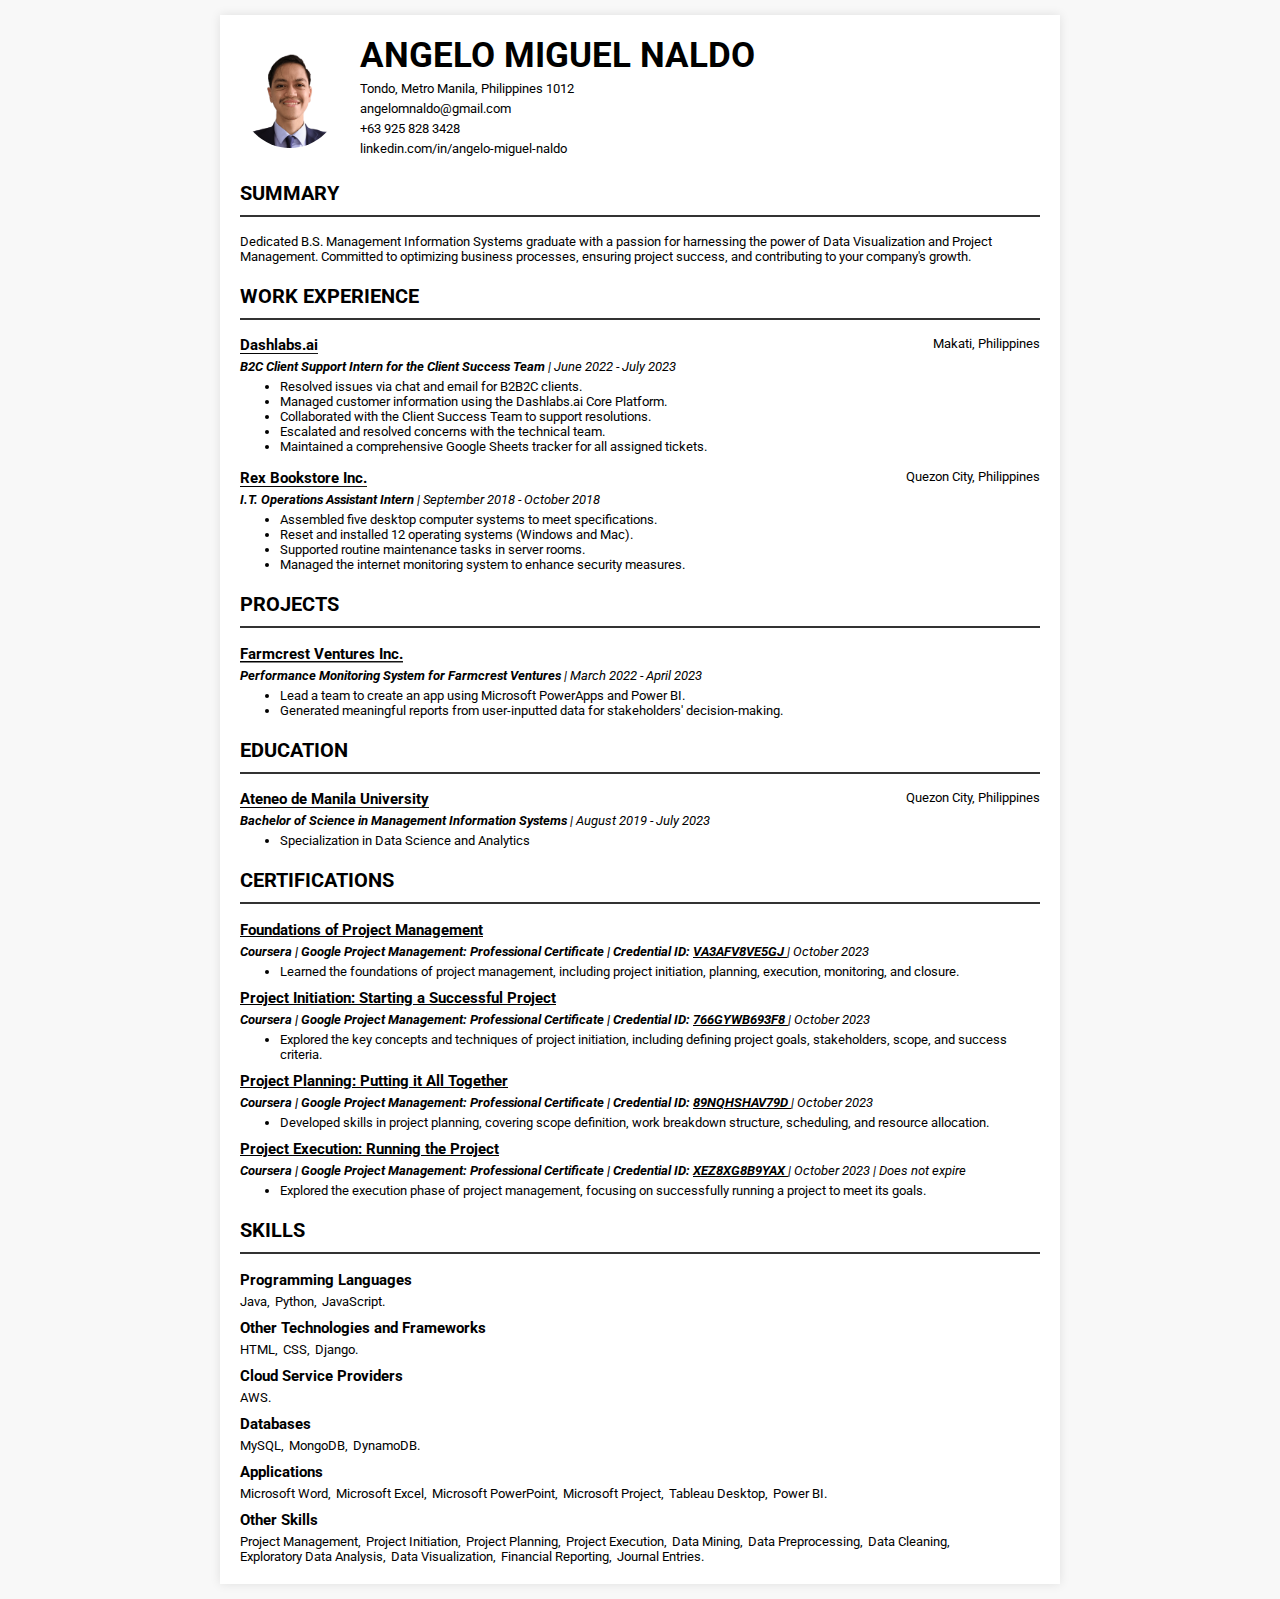
==== commit 035526e4: "Updated Skills" ====
--- a/index.html
+++ b/index.html
@@ -362,6 +362,7 @@
           <li>Project Management</li>
           <li>Project Initiation</li>
           <li>Project Planning</li>
+          <li>Project Execution</li>
           <li>Data Mining</li>
           <li>Data Preprocessing</li>
           <li>Data Cleaning</li>
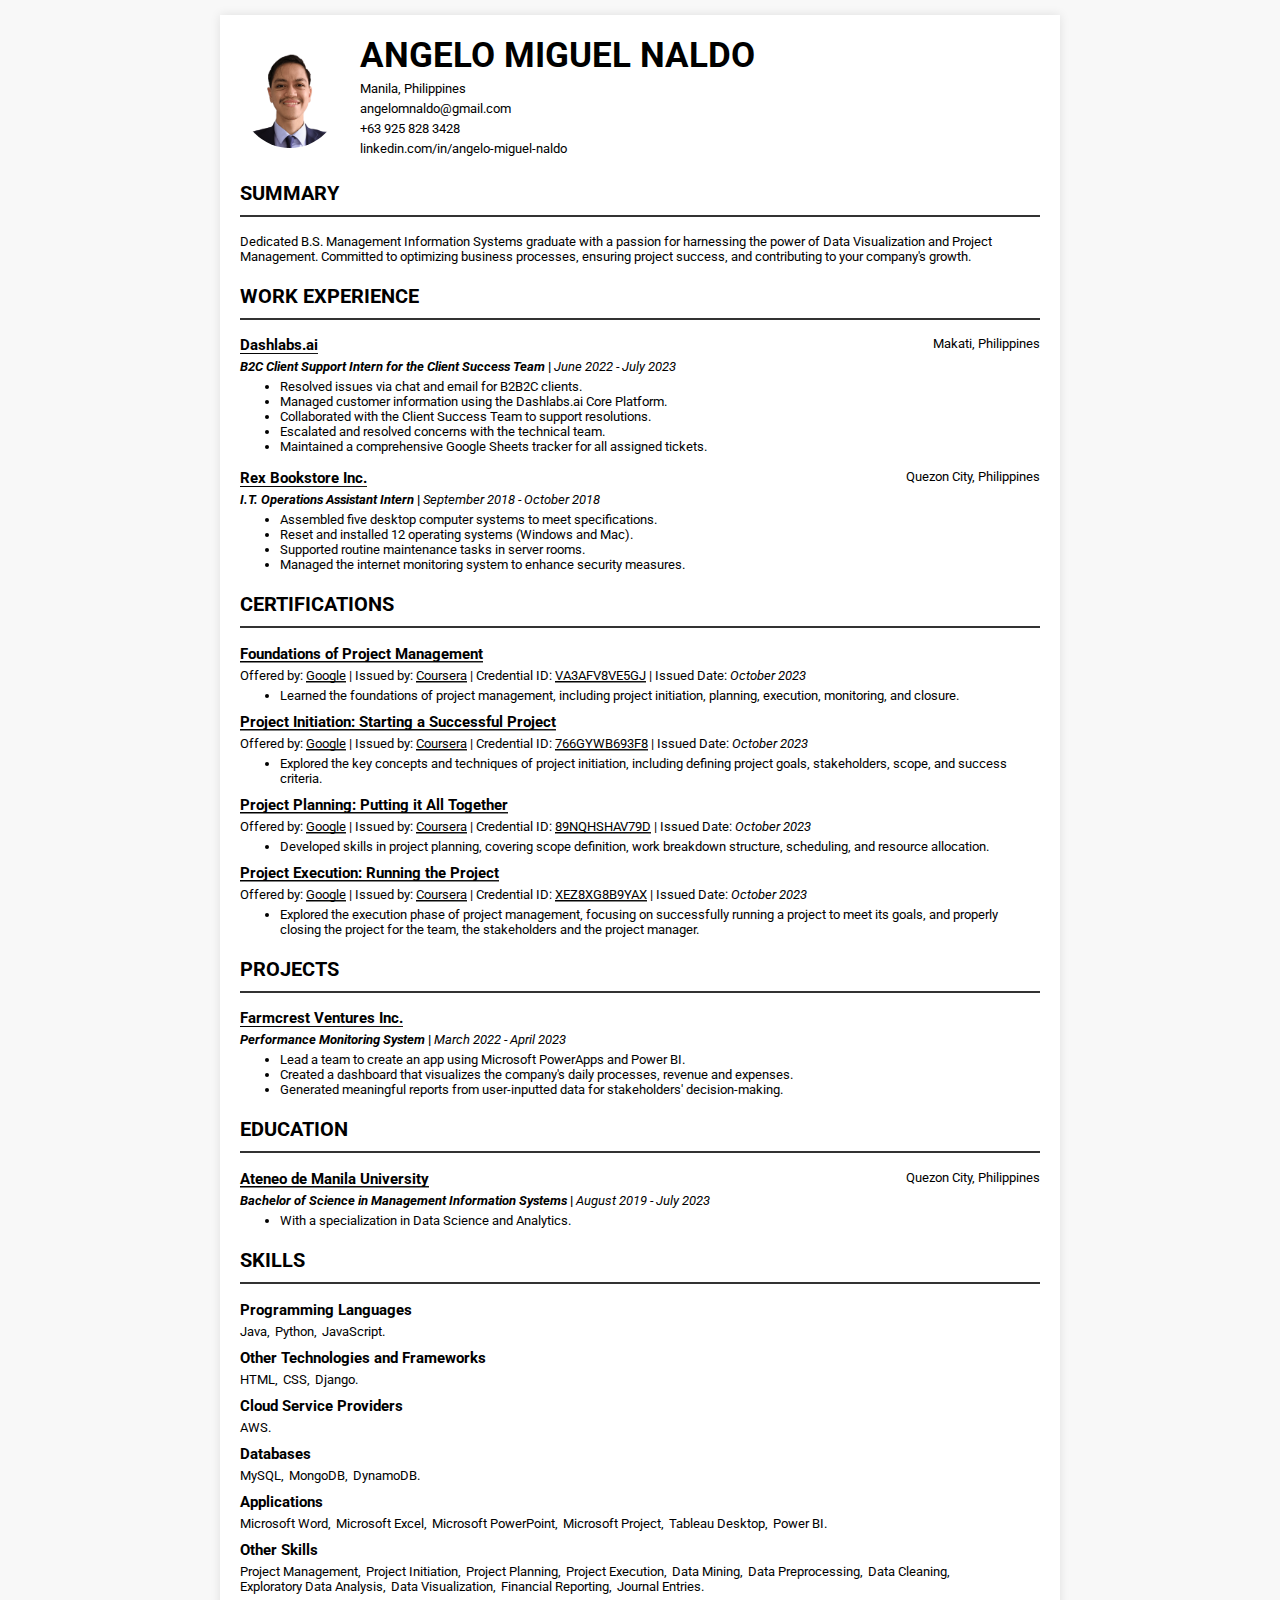
==== commit 2e1f4331: "remove trailing spaces" ====
--- a/index.html
+++ b/index.html
@@ -62,15 +62,16 @@
         />
         <div class="contact-details">
           <h1>Angelo Miguel Naldo</h1>
-          <p>Tondo, Metro Manila, Philippines 1012</p>
+          <p>Manila, Philippines</p>
           <p>
             <a
               href="mailto:angelomnaldo@gmail.com"
               target="_blank"
               class="header-link"
               rel="noopener noreferrer"
-              >angelomnaldo@gmail.com</a
-            >
+            >
+              angelomnaldo@gmail.com
+            </a>
           </p>
           <p>
             <a
@@ -78,8 +79,9 @@
               target="_blank"
               class="header-link"
               rel="noopener noreferrer"
-              >+63 925 828 3428</a
-            >
+            >
+              +63 925 828 3428
+            </a>
           </p>
           <p>
             <a
@@ -87,8 +89,9 @@
               target="_blank"
               class="header-link"
               rel="noopener noreferrer"
-              >linkedin.com/in/angelo-miguel-naldo</a
-            >
+            >
+              linkedin.com/in/angelo-miguel-naldo
+            </a>
           </p>
         </div>
       </div>
@@ -123,7 +126,8 @@
           </h3>
           <h4>
             B2C Client Support Intern for the Client Success Team
-            <span class="duration">| June 2022 - July 2023</span>
+            <span class="divider">|</span>
+            <span class="duration">June 2022 - July 2023</span>
           </h4>
           <ul>
             <li>Resolved issues via chat and email for B2B2C clients.</li>
@@ -142,9 +146,7 @@
         </div>
         <!-- Rex Bookstore Inc. -->
         <div class="job">
-          <div class="location">
-            Quezon City, Philippines
-          </div>
+          <div class="location">Quezon City, Philippines</div>
           <h3>
             <a
               href="https://www.linkedin.com/company/rex-book-store-inc/"
@@ -157,7 +159,8 @@
           </h3>
           <h4>
             I.T. Operations Assistant Intern
-            <span class="duration">| September 2018 - October 2018</span>
+            <span class="divider">|</span>
+            <span class="duration">September 2018 - October 2018</span>
           </h4>
           <ul>
             <li>
@@ -172,6 +175,231 @@
           </ul>
         </div>
       </section>
+
+      <!-- Certifications Section-->
+      <section class="certifications no-break">
+        <h2 id="certifications">Certifications</h2>
+        <div class="certificate">
+          <h3>
+            <a
+              href="https://www.coursera.org/learn/project-management-foundations/"
+              target="_blank"
+              class="external-link"
+              rel="noopener noreferrer"
+            >
+              Foundations of Project Management
+            </a>
+          </h3>
+          <h4>
+            <span
+              >Offered by:
+              <a
+                href="https://coursera.org/google"
+                target="_blank"
+                class="external-link"
+                rel="noopener noreferrer"
+                >Google</a
+              ></span
+            >
+            <span class="divider">|</span>
+            <span
+              >Issued by:
+              <a
+                href="https://coursera.org"
+                target="_blank"
+                class="external-link"
+                rel="noopener noreferrer"
+                >Coursera</a
+              >
+            </span>
+            <span class="divider">|</span>
+            <span>
+              Credential ID:
+              <a
+                href="https://www.coursera.org/account/accomplishments/certificate/VA3AFV8VE5GJ"
+                target="_blank"
+                class="external-link"
+                rel="noopener noreferrer"
+                >VA3AFV8VE5GJ</a
+              >
+            </span>
+            <span class="divider">|</span>
+            <span>Issued Date: <span class="duration">October 2023</span></span>
+          </h4>
+          <ul>
+            <li>
+              Learned the foundations of project management, including project
+              initiation, planning, execution, monitoring, and closure.
+            </li>
+          </ul>
+        </div>
+        <div class="certificate">
+          <h3>
+            <a
+              href="https://www.coursera.org/learn/project-initiation-google/"
+              target="_blank"
+              class="external-link"
+              rel="noopener noreferrer"
+            >
+              Project Initiation: Starting a Successful Project
+            </a>
+          </h3>
+          <h4>
+            <span
+              >Offered by:
+              <a
+                href="https://coursera.org/google"
+                target="_blank"
+                class="external-link"
+                rel="noopener noreferrer"
+                >Google</a
+              ></span
+            >
+            <span class="divider">|</span>
+            <span
+              >Issued by:
+              <a
+                href="https://coursera.org/"
+                target="_blank"
+                class="external-link"
+                rel="noopener noreferrer"
+                >Coursera</a
+              ></span
+            >
+            <span class="divider">|</span>
+            <span>
+              Credential ID:
+              <a
+                href="https://www.coursera.org/account/accomplishments/certificate/766GYWB693F8"
+                target="_blank"
+                class="external-link"
+                rel="noopener noreferrer"
+                >766GYWB693F8</a
+              >
+            </span>
+            <span class="divider">|</span>
+            <span>Issued Date: <span class="duration">October 2023</span></span>
+          </h4>
+          <ul>
+            <li>
+              Explored the key concepts and techniques of project initiation,
+              including defining project goals, stakeholders, scope, and success
+              criteria.
+            </li>
+          </ul>
+        </div>
+        <div class="certificate">
+          <h3>
+            <a
+              href="https://www.coursera.org/learn/project-planning-google/"
+              target="_blank"
+              class="external-link"
+              rel="noopener noreferrer"
+            >
+              Project Planning: Putting it All Together
+            </a>
+          </h3>
+          <h4>
+            <span
+              >Offered by:
+              <a
+                href="https://coursera.org/google"
+                target="_blank"
+                class="external-link"
+                rel="noopener noreferrer"
+                >Google</a
+              ></span
+            >
+            <span class="divider">|</span>
+            <span
+              >Issued by:
+              <a
+                href="https://coursera.org/"
+                target="_blank"
+                class="external-link"
+                rel="noopener noreferrer"
+                >Coursera</a
+              ></span
+            >
+            <span class="divider">|</span>
+            <span>
+              Credential ID:
+              <a
+                href="https://www.coursera.org/account/accomplishments/certificate/89NQHSHAV79D"
+                target="_blank"
+                class="external-link"
+                rel="noopener noreferrer"
+                >89NQHSHAV79D</a
+              >
+            </span>
+            <span class="divider">|</span>
+            <span>Issued Date: <span class="duration">October 2023</span></span>
+          </h4>
+          <ul>
+            <li>
+              Developed skills in project planning, covering scope definition,
+              work breakdown structure, scheduling, and resource allocation.
+            </li>
+          </ul>
+        </div>
+        <div class="certificate">
+          <h3>
+            <a
+              href="https://www.coursera.org/learn/project-execution-google/"
+              target="_blank"
+              class="external-link"
+              rel="noopener noreferrer"
+            >
+              Project Execution: Running the Project
+            </a>
+          </h3>
+          <h4>
+            <span
+              >Offered by:
+              <a
+                href="https://coursera.org/google"
+                target="_blank"
+                class="external-link"
+                rel="noopener noreferrer"
+                >Google</a
+              ></span
+            >
+            <span class="divider">|</span>
+            <span
+              >Issued by:
+              <a
+                href="https://coursera.org/"
+                target="_blank"
+                class="external-link"
+                rel="noopener noreferrer"
+                >Coursera</a
+              ></span
+            >
+            <span class="divider">|</span>
+            <span>
+              Credential ID:
+              <a
+                href="https://www.coursera.org/account/accomplishments/certificate/XEZ8XG8B9YAX"
+                target="_blank"
+                class="external-link"
+                rel="noopener noreferrer"
+                >XEZ8XG8B9YAX</a
+              >
+            </span>
+            <span class="divider">|</span>
+            <span>Issued Date: <span class="duration">October 2023</span></span>
+          </h4>
+          <ul>
+            <li>
+              Explored the execution phase of project management, focusing on
+              successfully running a project to meet its goals, and properly
+              closing the project for the team, the stakeholders and the project
+              manager.
+            </li>
+          </ul>
+        </div>
+      </section>
+
       <!-- Projects Section -->
       <section class="projects no-break">
         <h2 id="projects">Projects</h2>
@@ -187,8 +415,9 @@
             </a>
           </h3>
           <h4>
-            Performance Monitoring System for Farmcrest Ventures
-            <span class="duration">| March 2022 - April 2023</span>
+            Performance Monitoring System
+            <span class="divider">|</span>
+            <span class="duration">March 2022 - April 2023</span>
           </h4>
           <ul>
             <li>
@@ -196,6 +425,10 @@
               BI.
             </li>
             <li>
+              Created a dashboard that visualizes the company's daily processes,
+              revenue and expenses.
+            </li>
+            <li>
               Generated meaningful reports from user-inputted data for
               stakeholders' decision-making.
             </li>
@@ -203,6 +436,7 @@
         </div>
       </section>
 
+      <!-- Education Section-->
       <section class="education no-break">
         <h2 id="education">Education</h2>
         <div class="school">
@@ -219,107 +453,12 @@
           </h3>
           <h4>
             Bachelor of Science in Management Information Systems
-            <span class="duration">| August 2019 - July 2023</span>
-          </h4>
-          <ul>
-            <li>Specialization in Data Science and Analytics</li>
-          </ul>
-        </div>
-      </section>
-
-      <!-- Certifications Section-->
-      <section class="certifications no-break">
-        <h2 id="certifications">Certifications</h2>
-        <div class="certificate">
-          <h3>
-            <a 
-            href="https://www.coursera.org/learn/project-management-foundations/"
-            >
-            Foundations of Project Management
-            </a>
-          </h3>
-          <h4>
-            Coursera | Google Project Management: Professional Certificate | Credential
-            ID:
-            <a
-              href="https://www.coursera.org/account/accomplishments/certificate/VA3AFV8VE5GJ"
-            >
-              VA3AFV8VE5GJ
-            </a>
-            <span class="duration">| October 2023 </span>
-          </h4>
-          <ul>
-            <li>
-              Learned the foundations of project management, including project
-              initiation, planning, execution, monitoring, and closure.
-            </li>
-          </ul>
-          <h3>
-            <a 
-              href="https://www.coursera.org/learn/project-initiation-google/"
-            >
-            Project Initiation: Starting a Successful Project
-            </a>
-          </h3>
-          <h4>
-            Coursera | Google Project Management: Professional Certificate | Credential
-            ID:
-            <a
-              href="https://www.coursera.org/account/accomplishments/certificate/766GYWB693F8"
-            >
-              766GYWB693F8
-            </a>
-            <span class="duration">| October 2023 </span>
-          </h4>
-          <ul>
-            <li>
-              Explored the key concepts and techniques of project initiation,
-              including defining project goals, stakeholders, scope, and success
-              criteria.
-            </li>
-          </ul>
-          <h3>
-            <a 
-            href="https://www.coursera.org/learn/project-planning-google/"
-            >
-              Project Planning: Putting it All Together
-            </a>
-          </h3>
-          <h4>
-            Coursera | Google Project Management: Professional Certificate | Credential
-            ID:
-            <a
-              href="https://www.coursera.org/account/accomplishments/certificate/89NQHSHAV79D"
-            >
-              89NQHSHAV79D
-            </a>
-            <span class="duration">| October 2023 </span>
-          </h4>
-          <ul>
-            <li>
-              Developed skills in project planning, covering scope definition,
-              work breakdown structure, scheduling, and resource allocation.
-            </li>
-          </ul>
-          <h3>
-            <a 
-            href="https://www.coursera.org/learn/project-execution-google/"
-            >
-              Project Execution: Running the Project
-            </a>
-        </h3>
-        <h4>
-            Coursera | Google Project Management: Professional Certificate | Credential ID:
-            <a href="https://www.coursera.org/account/accomplishments/certificate/XEZ8XG8B9YAX">
-                XEZ8XG8B9YAX
-            </a>
-            <span class="duration">| October 2023 | Does not expire</span>
-        </h4>
-        <ul>
-            <li>
-                Explored the execution phase of project management, focusing on successfully running a project to meet its goals.
-            </li>
-        </ul>
+            <span class="divider">|</span>
+            <span class="duration">August 2019 - July 2023</span>
+          </h4>
+          <ul>
+            <li>With a specialization in Data Science and Analytics.</li>
+          </ul>
         </div>
       </section>
 
--- a/index.css
+++ b/index.css
@@ -1,169 +1,182 @@
 body {
-    font-family: "Roboto", Arial, sans-serif;
-    font-size: 10pt;
-    background: #f8f8f8;
-    padding: 0;
+  font-family: "Roboto", Arial, sans-serif;
+  font-size: 10pt;
+  background: #f8f8f8;
+  padding: 0;
+  margin: 0;
+}
+
+@media (min-width: 768px) {
+  body {
+    margin: 15px 0;
+  }
+}
+
+.cv-container {
+  background: #ffffff;
+  max-width: 800px;
+  margin: 0 auto;
+  padding: 20px;
+  box-shadow: 0 0 10px rgba(0, 0, 0, 0.1);
+}
+
+.header {
+  display: flex;
+  align-items: center;
+  margin-bottom: 20px;
+}
+
+.profile-pic {
+  width: 100px;
+  height: 100px;
+  border-radius: 50%;
+  margin-right: 20px;
+}
+
+.contact-details h1 {
+  margin: 0;
+  font-size: 35px;
+  text-transform: uppercase;
+}
+
+.contact-details p {
+  margin: 5px 0;
+}
+
+section:not(:last-child) {
+  margin-bottom: 20px;
+}
+
+h2 {
+  border-bottom: 2px solid #333;
+  padding-bottom: 10px;
+  text-transform: uppercase;
+}
+
+h3 {
+  font-size: 15px;
+  margin-top: 10px;
+  margin-bottom: 5px;
+}
+
+h4 {
+  font-style: italic;
+  margin-top: 5px;
+  margin-bottom: 5px;
+}
+
+.certifications h4 {
+  font-weight: normal;
+  font-style: normal;
+}
+
+.certifications span {
+  font-style: normal;
+}
+
+.duration {
+  font-weight: normal;
+  font-style: italic !important;
+}
+
+.divider {
+  font-style: normal !important;
+}
+
+ul {
+  margin-top: 0;
+  margin-bottom: 10px;
+}
+
+a {
+  color: #000000; /* Change to the color you prefer */
+  text-decoration: underline;
+}
+
+section:last-child ul,
+section:last-child .activity {
+  margin-bottom: 0;
+}
+
+.job,
+.school,
+.activity {
+  margin-bottom: 15px;
+}
+
+.location {
+  float: right;
+}
+
+.header-link,
+.heading-link {
+  text-decoration: none;
+  color: inherit;
+}
+
+.external-link {
+  color: inherit;
+  text-decoration: none;
+  background: linear-gradient(to right, rgb(0, 0, 0), rgb(23, 23, 23)),
+    linear-gradient(
+      to right,
+      rgb(9, 168, 139),
+      rgb(8, 116, 217),
+      rgb(10, 2, 232)
+    );
+  background-size: 100% 1.5px, 0 1.5px;
+  background-position: 100% 100%, 0 100%;
+  background-repeat: no-repeat;
+  transition: background-size 400ms;
+}
+
+.external-link:hover {
+  background-size: 0 1.5px, 100% 1.5px;
+}
+
+.inline-skills {
+  list-style-type: none;
+  padding: 0;
+  display: flex;
+  flex-wrap: wrap;
+}
+
+.inline-skills li {
+  display: inline;
+  margin-right: 5px;
+}
+
+.inline-skills li:not(:last-child)::after {
+  content: ", ";
+}
+
+.inline-skills li:last-child::after {
+  content: ".";
+}
+
+.skills::after {
+  content: "";
+  display: table;
+  clear: both;
+}
+
+@media print {
+  body {
     margin: 0;
-  }
-  
-  @media (min-width: 768px) {
-    body {
-      margin: 15px 0;
-    }
-  }
-  
-  .cv-container {
-    background: #ffffff;
-    max-width: 800px;
-    margin: 0 auto;
-    padding: 20px;
-    box-shadow: 0 0 10px rgba(0, 0, 0, 0.1);
-  }
-  
-  .header {
-    display: flex;
-    align-items: center;
-    margin-bottom: 20px;
-  }
-  
-  .profile-pic {
-    width: 100px;
-    height: 100px;
-    border-radius: 50%;
-    margin-right: 20px;
-  }
-  
-  .contact-details h1 {
-    margin: 0;
-    font-size: 35px;
-    text-transform: uppercase;
-  }
-  
-  .contact-details p {
-    margin: 5px 0;
-  }
-  
-  section:not(:last-child) {
-    margin-bottom: 20px;
-  }
-  
-  h2 {
-    border-bottom: 2px solid #333;
-    padding-bottom: 10px;
-    text-transform: uppercase;
-  }
-  
-  h3 {
-    font-size: 15px;
-    margin-top: 10px;
-    margin-bottom: 5px;
-  }
-  
-  h4 {
-    font-style: italic;
-    margin-top: 5px;
-    margin-bottom: 5px;
-  }
-  
-  .duration {
-    font-weight: normal;
-    font-style: italic;
-  }
-  
-  ul {
-    margin-top: 0;
-    margin-bottom: 10px;
+    background-color: #ffffff;
   }
 
-  a {
-    color: #000000; /* Change to the color you prefer */
-    text-decoration: underline;
+  .cv-container {
+    box-shadow: none;
+    width: 100%;
+    padding-top: 0;
   }
-  
-  section:last-child ul,
-  section:last-child .activity {
-    margin-bottom: 0;
+
+  @page {
+    margin: 20mm;
   }
-  
-  .job,
-  .school,
-  .activity {
-    margin-bottom: 15px;
+
+  .no-break {
+    page-break-inside: avoid;
   }
-  
-  .location {
-    float: right;
-  }
-  
-  .header-link,
-  .heading-link {
-    text-decoration: none;
-    color: inherit;
-  }
-  
-  .external-link {
-    color: inherit;
-    text-decoration: none;
-    background: linear-gradient(to right, rgb(0, 0, 0), rgb(23, 23, 23)),
-      linear-gradient(
-        to right,
-        rgb(9, 168, 139),
-        rgb(8, 116, 217),
-        rgb(10, 2, 232)
-      );
-    background-size: 100% 1.5px, 0 1.5px;
-    background-position: 100% 100%, 0 100%;
-    background-repeat: no-repeat;
-    transition: background-size 400ms;
-  }
-  
-  .external-link:hover {
-    background-size: 0 1.5px, 100% 1.5px;
-  }
-  
-  .inline-skills {
-    list-style-type: none;
-    padding: 0;
-    display: flex;
-    flex-wrap: wrap;
-  }
-  
-  .inline-skills li {
-    display: inline;
-    margin-right: 5px;
-  }
-  
-  .inline-skills li:not(:last-child)::after {
-    content: ", ";
-  }
-  
-  .inline-skills li:last-child::after {
-    content: ".";
-  }
-  
-  .skills::after {
-    content: "";
-    display: table;
-    clear: both;
-  }
-  
-  @media print {
-    body {
-      margin: 0;
-      background-color: #ffffff;
-    }
-  
-    .cv-container {
-      box-shadow: none;
-      width: 100%;
-      padding-top: 0;
-    }
-  
-    @page {
-      margin: 20mm;
-    }
-  
-    .no-break {
-      page-break-inside: avoid;
-    }
-  }+}
